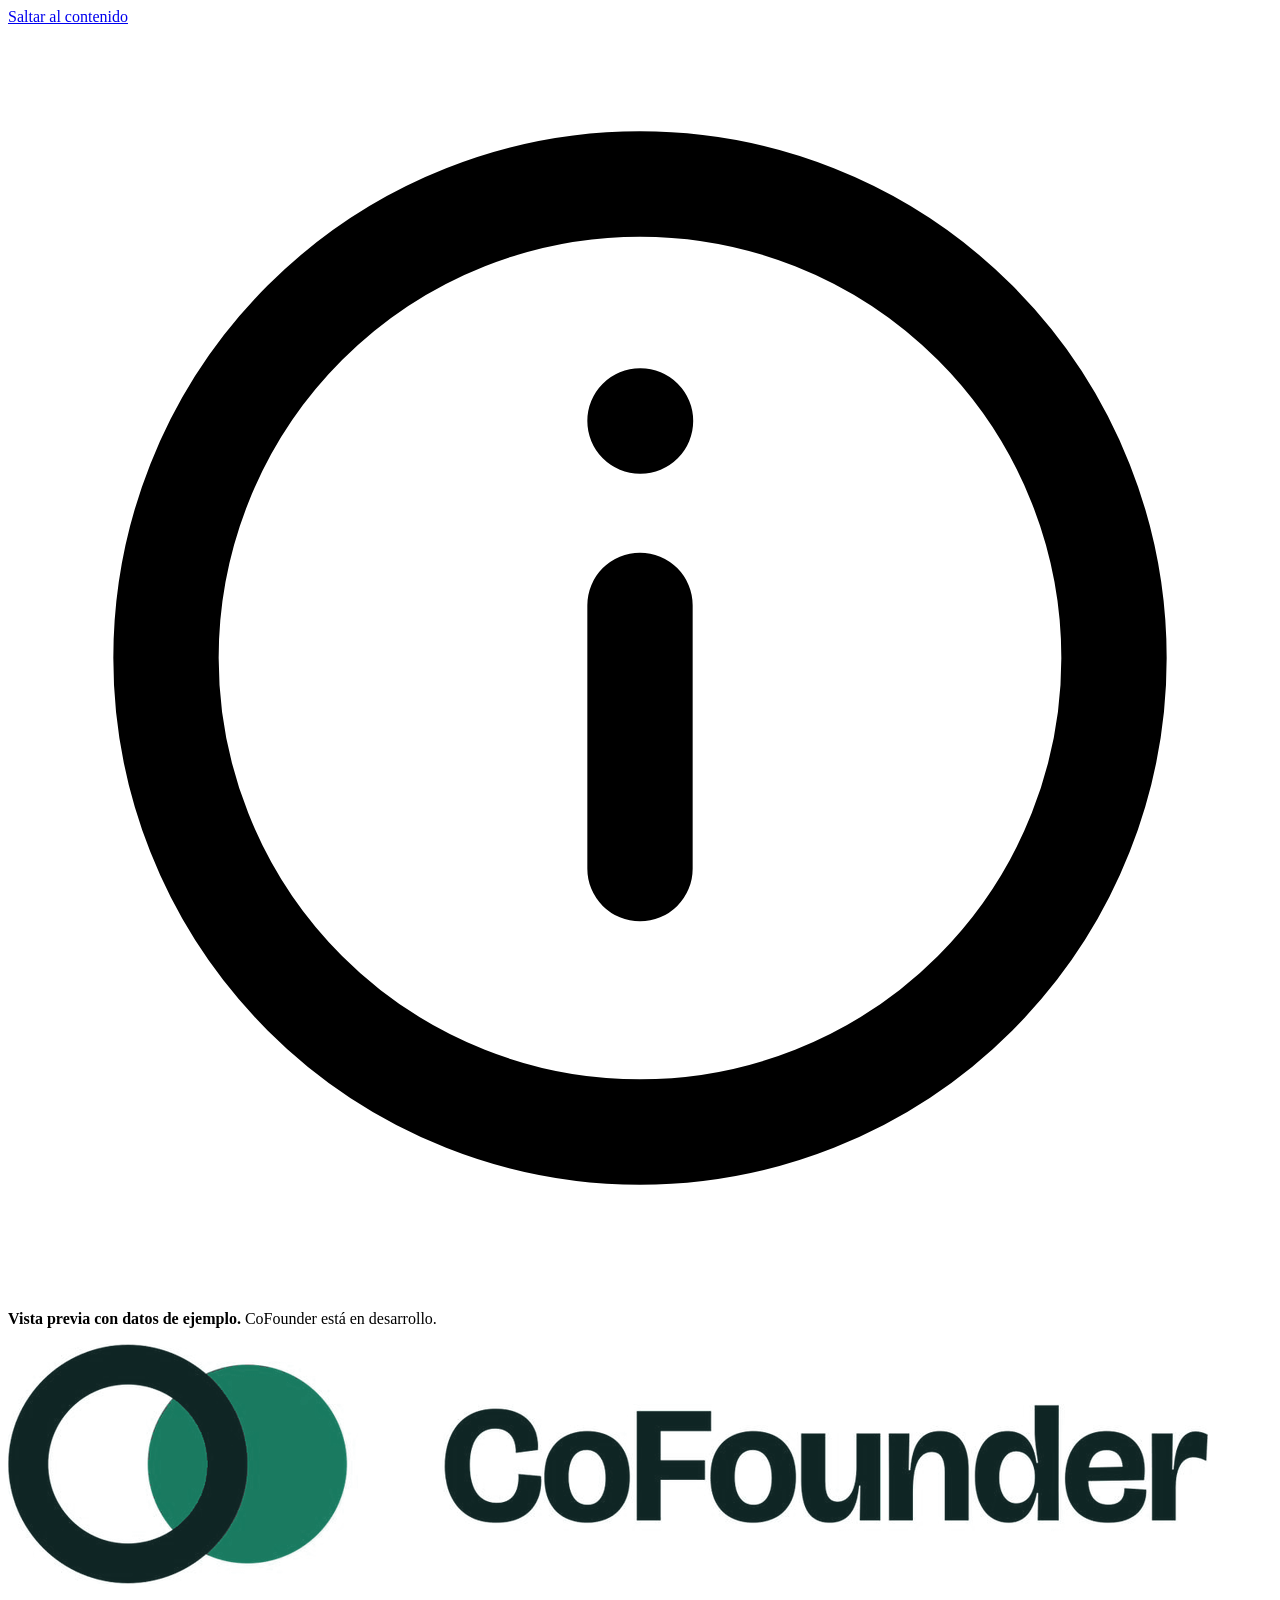
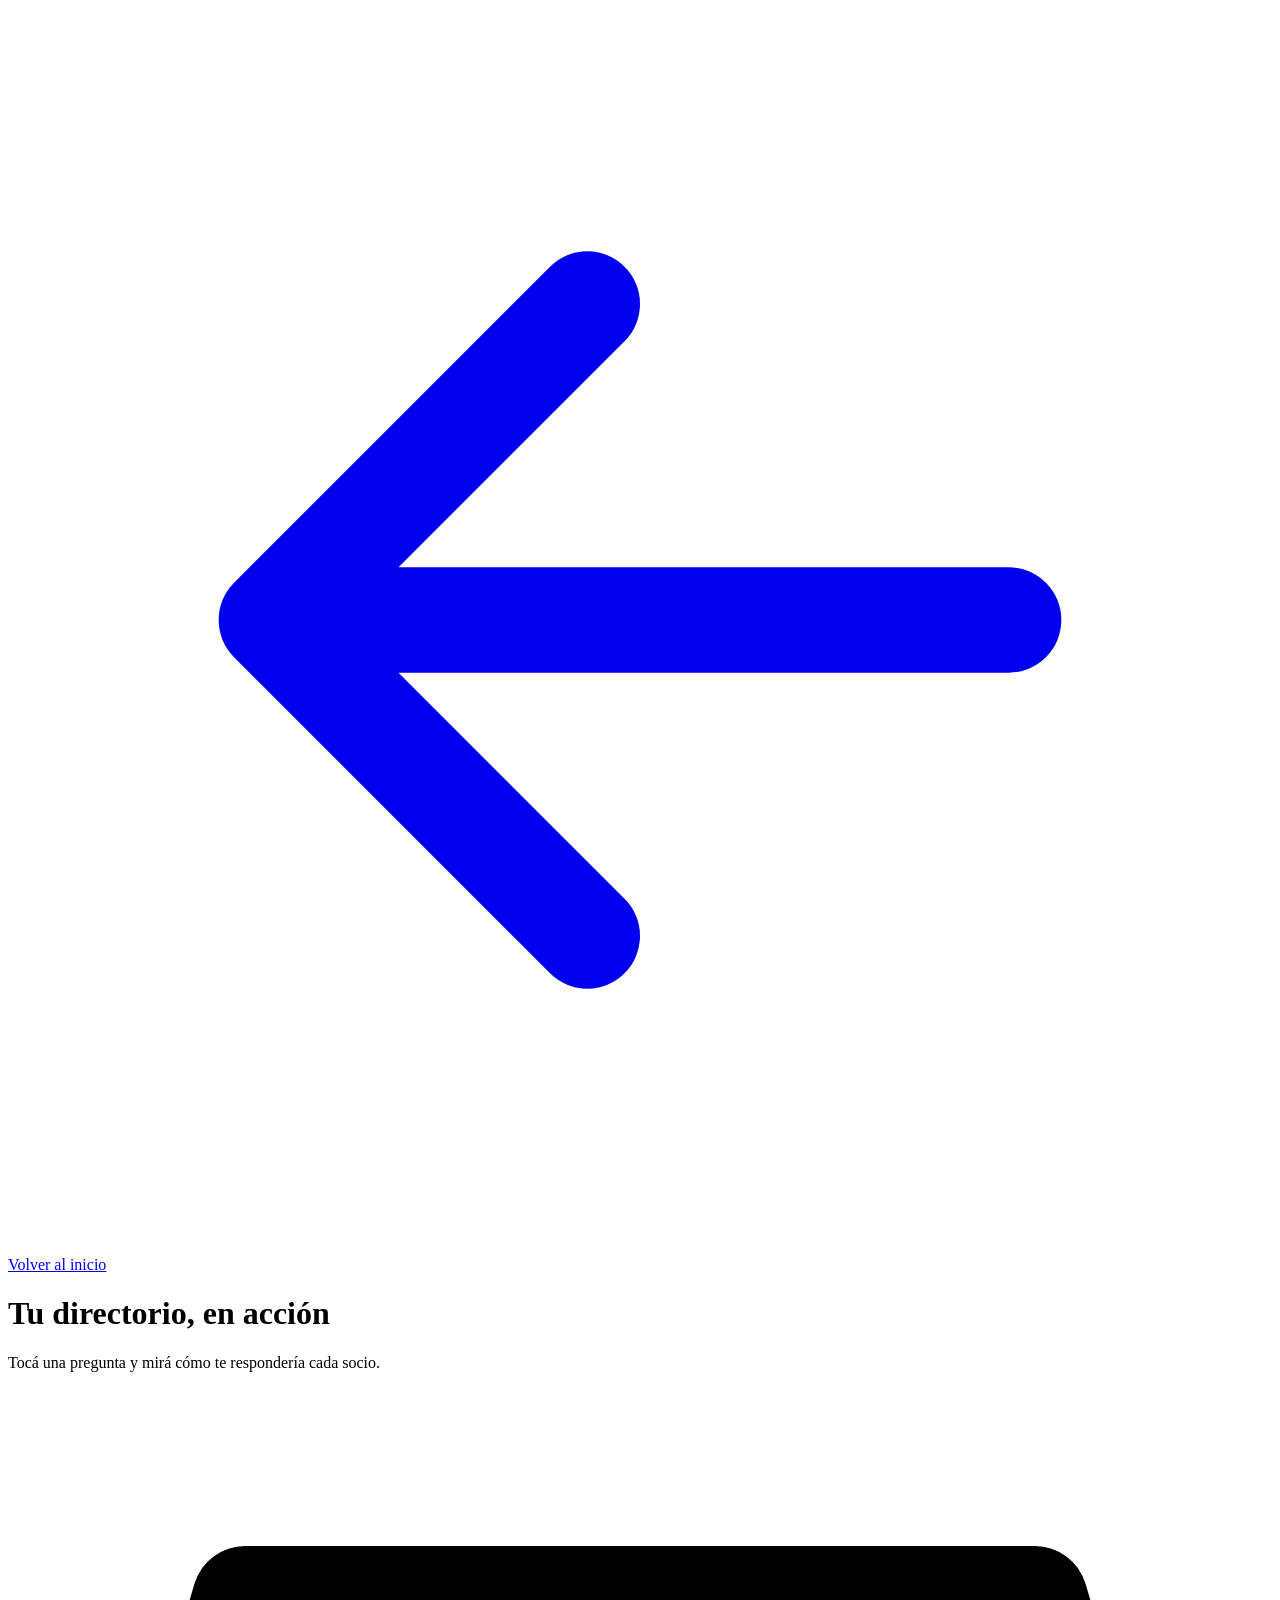
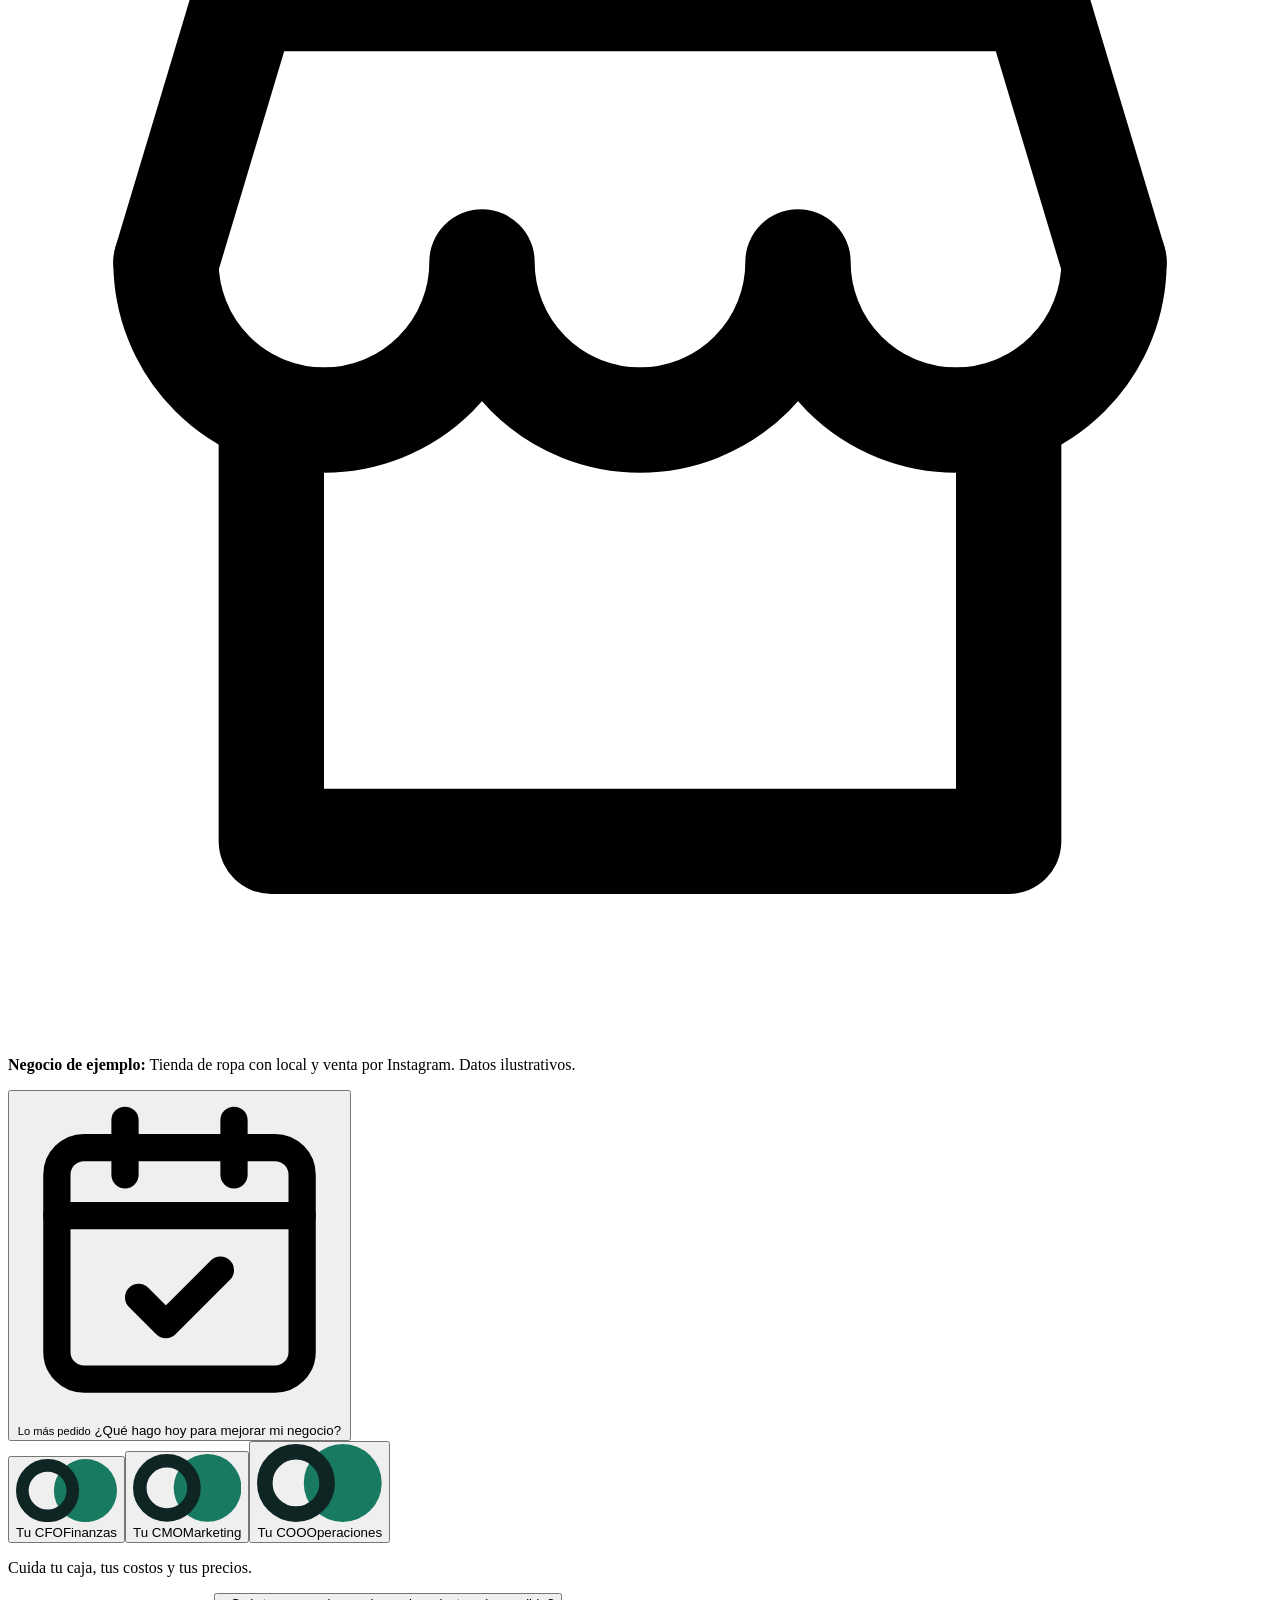
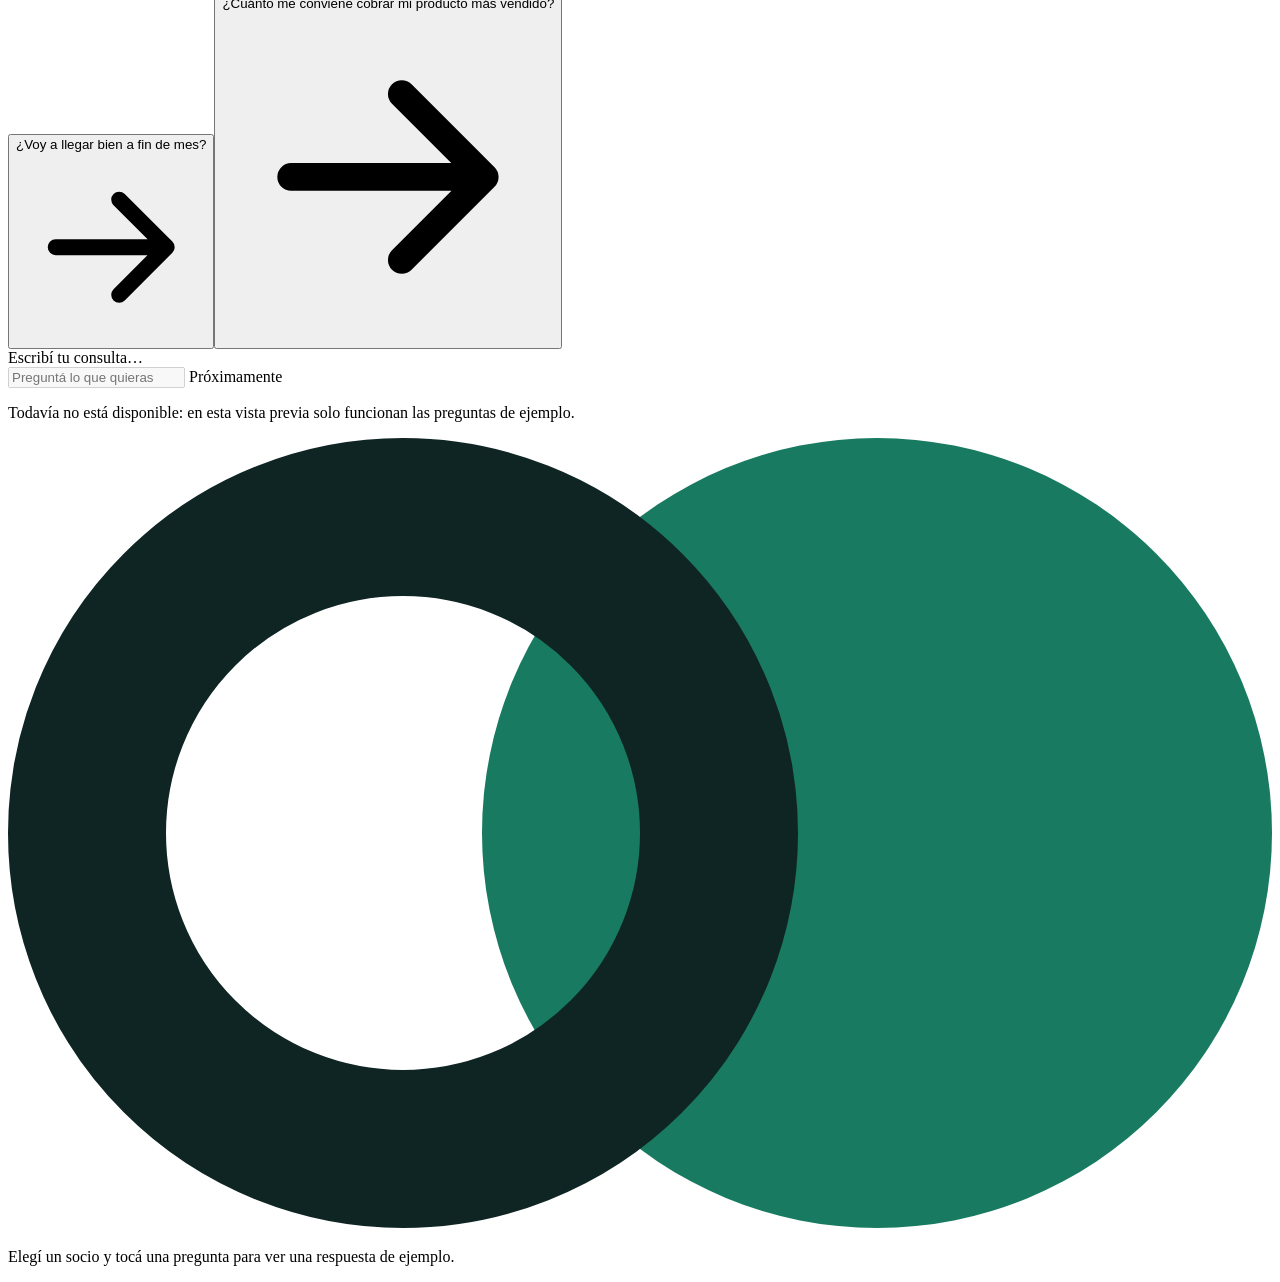
==== demo.html @ bf8e6e07 "Crea la demo simulada con respuestas de ejemplo de los tres socios Co-Authored-By: Claude Opus 5.5 <" ====
<!DOCTYPE html>
<html lang="es-AR">
<head>
  <meta charset="UTF-8">
  <meta name="viewport" content="width=device-width, initial-scale=1">
  <title>Demo · CoFounder</title>
  <meta name="description" content="Vista previa con datos de ejemplo: mirá cómo te responderían tu CFO, tu CMO y tu COO.">

  <meta property="og:type" content="website">
  <meta property="og:locale" content="es_AR">
  <meta property="og:site_name" content="CoFounder">
  <meta property="og:title" content="Demo · CoFounder">
  <meta property="og:description" content="Vista previa con datos de ejemplo de tu directorio virtual.">
  <meta property="og:url" content="https://cofounder.com.ar/demo.html">
  <meta property="og:image" content="https://cofounder.com.ar/Assets/avatar-verde-caja-1080.png">

  <link rel="icon" type="image/png" href="Assets/favicon-64.png">
  <link rel="apple-touch-icon" href="Assets/icono-app-192.png">
  <meta name="theme-color" content="#0F2524">

  <link rel="preconnect" href="https://fonts.googleapis.com">
  <link rel="preconnect" href="https://fonts.gstatic.com" crossorigin>
  <link href="https://fonts.googleapis.com/css2?family=Bricolage+Grotesque:opsz,wght@12..96,600;12..96,700&family=IBM+Plex+Mono:wght@400;500&family=Instrument+Sans:wght@400;500;600&display=swap" rel="stylesheet">

  <link rel="stylesheet" href="css/styles.css">
</head>
<body>
  <a class="saltar-al-contenido" href="#contenido">Saltar al contenido</a>

  <!-- Aviso permanente: esto es una simulación -->
  <div class="demo-aviso" role="note">
    <div class="contenedor">
      <svg viewBox="0 0 24 24" fill="none" stroke="currentColor" stroke-width="2" stroke-linecap="round" stroke-linejoin="round" aria-hidden="true"><circle cx="12" cy="12" r="9"/><path d="M12 11v5M12 7.5h.01"/></svg>
      <p><strong>Vista previa con datos de ejemplo.</strong> CoFounder está en desarrollo.</p>
    </div>
  </div>

  <header class="demo-encabezado">
    <div class="contenedor">
      <a href="index.html" aria-label="CoFounder, ir al inicio">
        <img src="Assets/logo-oscuro-para-fondos-claros-1200.png" alt="CoFounder" width="1200" height="240">
      </a>
      <a class="boton boton--secundario" href="index.html">
        <svg viewBox="0 0 24 24" fill="none" stroke="currentColor" stroke-width="2" stroke-linecap="round" stroke-linejoin="round" aria-hidden="true"><path d="M19 12H5M11 6l-6 6 6 6"/></svg>
        Volver al inicio
      </a>
    </div>
  </header>

  <main id="contenido" class="demo">
    <div class="contenedor">
      <h1 class="demo__titulo">Tu directorio, en acción</h1>
      <p class="seccion__bajada">Tocá una pregunta y mirá cómo te respondería cada socio.</p>
      <p class="demo__negocio">
        <svg viewBox="0 0 24 24" fill="none" stroke="currentColor" stroke-width="2" stroke-linecap="round" stroke-linejoin="round" aria-hidden="true"><path d="M3 9l1.5-5h15L21 9"/><path d="M3 9a3 3 0 0 0 6 0 3 3 0 0 0 6 0 3 3 0 0 0 6 0"/><path d="M5 12v8h14v-8"/></svg>
        <span><strong>Negocio de ejemplo:</strong> <span id="negocio-ejemplo">Tienda de ropa con local y venta por Instagram. Datos ilustrativos.</span></span>
      </p>

      <div class="demo__grilla">
        <!-- Columna izquierda: preguntas -->
        <div>
          <button class="plan-hoy" id="plan-hoy" type="button">
            <span class="plan-hoy__icono" aria-hidden="true">
              <svg viewBox="0 0 24 24" fill="none" stroke="currentColor" stroke-width="2" stroke-linecap="round" stroke-linejoin="round"><rect x="3" y="4" width="18" height="17" rx="2"/><path d="M3 9h18M8 2v4M16 2v4M9 15l2 2 4-4"/></svg>
            </span>
            <span>
              <small>Lo más pedido</small>
              ¿Qué hago hoy para mejorar mi negocio?
            </span>
          </button>

          <div class="pestanas" id="pestanas" role="tablist" aria-label="Elegí un socio"></div>
          <div class="panel-socio" id="panel-socio" role="tabpanel"></div>

          <div class="consulta-libre">
            <label for="consulta">Escribí tu consulta…</label>
            <div class="consulta-libre__fila">
              <input id="consulta" type="text" placeholder="Preguntá lo que quieras" disabled aria-describedby="consulta-ayuda">
              <span class="consulta-libre__pronto" aria-hidden="true">Próximamente</span>
            </div>
            <p id="consulta-ayuda" class="solo-lector">Todavía no está disponible: en esta vista previa solo funcionan las preguntas de ejemplo.</p>
          </div>
        </div>

        <!-- Columna derecha: conversación -->
        <section class="tarjeta conversacion" id="conversacion" aria-live="polite" aria-label="Conversación de ejemplo">
          <div class="conversacion__vacia">
            <svg viewBox="0 0 160 100" aria-hidden="true">
              <circle cx="110" cy="50" r="50" fill="#187A60"/>
              <circle cx="50" cy="50" r="40" fill="none" stroke="#0F2524" stroke-width="20"/>
            </svg>
            <p>Elegí un socio y tocá una pregunta para ver una respuesta de ejemplo.</p>
          </div>
        </section>
      </div>

      <!-- Cierre: aparece cuando ya probaste a los tres socios -->
      <section class="cierre-demo" id="cierre-demo" hidden aria-labelledby="titulo-cierre">
        <div class="banner">
          <svg class="banner__simbolo" viewBox="0 0 170 110" aria-hidden="true">
            <circle cx="52" cy="55" r="40" fill="none" stroke="#F5F2EA" stroke-width="18" opacity="0.08"/>
            <circle cx="112" cy="55" r="50" fill="#5FD3A8" opacity="0.12"/>
          </svg>
          <div class="banner__contenido">
            <p class="etiqueta">Ya conociste a tu directorio</p>
            <h2 class="banner__titulo" id="titulo-cierre">¿Qué te pareció?</h2>
            <p class="banner__nota">Estamos desarrollando CoFounder y tu opinión nos ayuda a hacerlo mejor. Contanos de tu negocio y te avisamos cuando puedas probarlo con tus propios datos.</p>
            <div class="banner__botones">
              <a class="boton boton--brote" data-formulario href="https://forms.gle/L3hx7siAAM2UK2jy5" target="_blank" rel="noopener">
                Queremos escucharte
                <svg viewBox="0 0 24 24" fill="none" stroke="currentColor" stroke-width="2" stroke-linecap="round" stroke-linejoin="round" aria-hidden="true"><path d="M7 17L17 7M9 7h8v8"/></svg>
                <span class="solo-lector">(se abre en una pestaña nueva)</span>
              </a>
              <a class="boton boton--claro" href="index.html">Volver al inicio</a>
            </div>
          </div>
        </div>
      </section>
    </div>
  </main>

  <script src="js/config.js"></script>
  <script src="js/demo.js"></script>
</body>
</html>
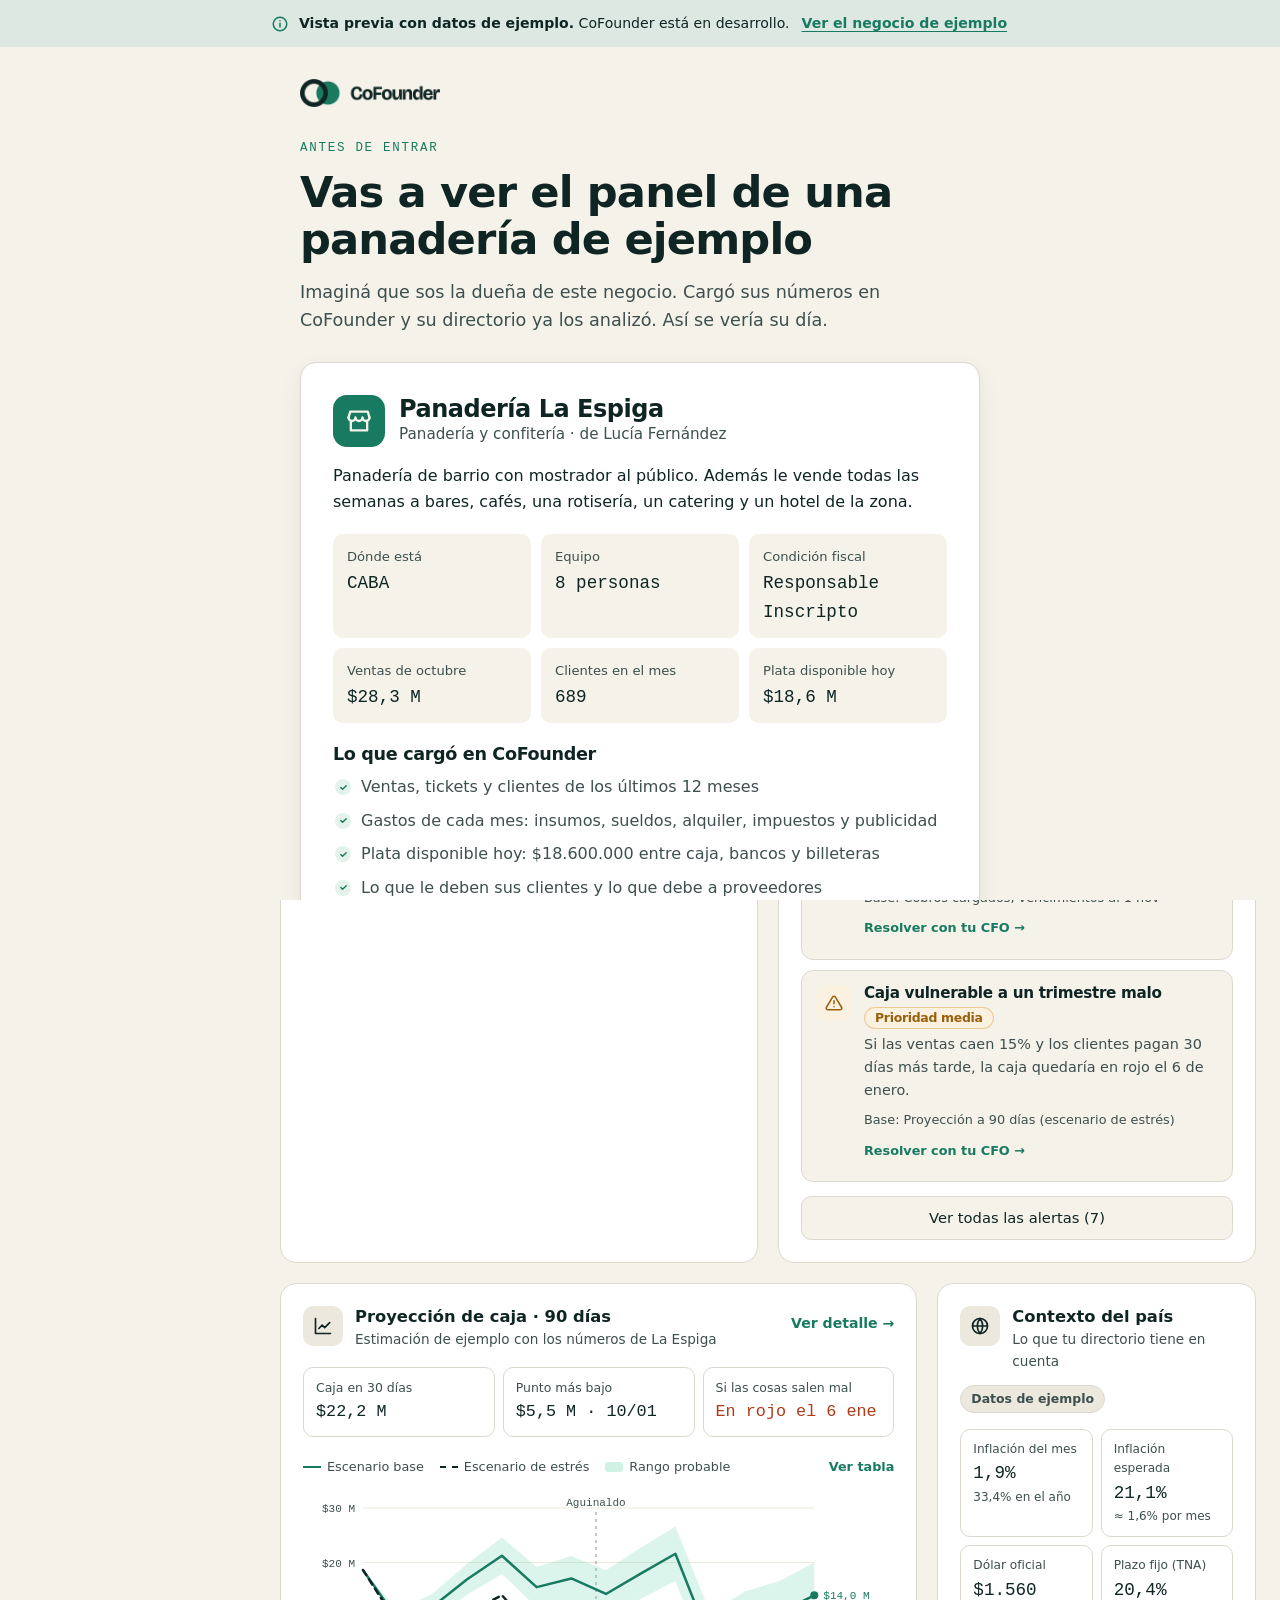
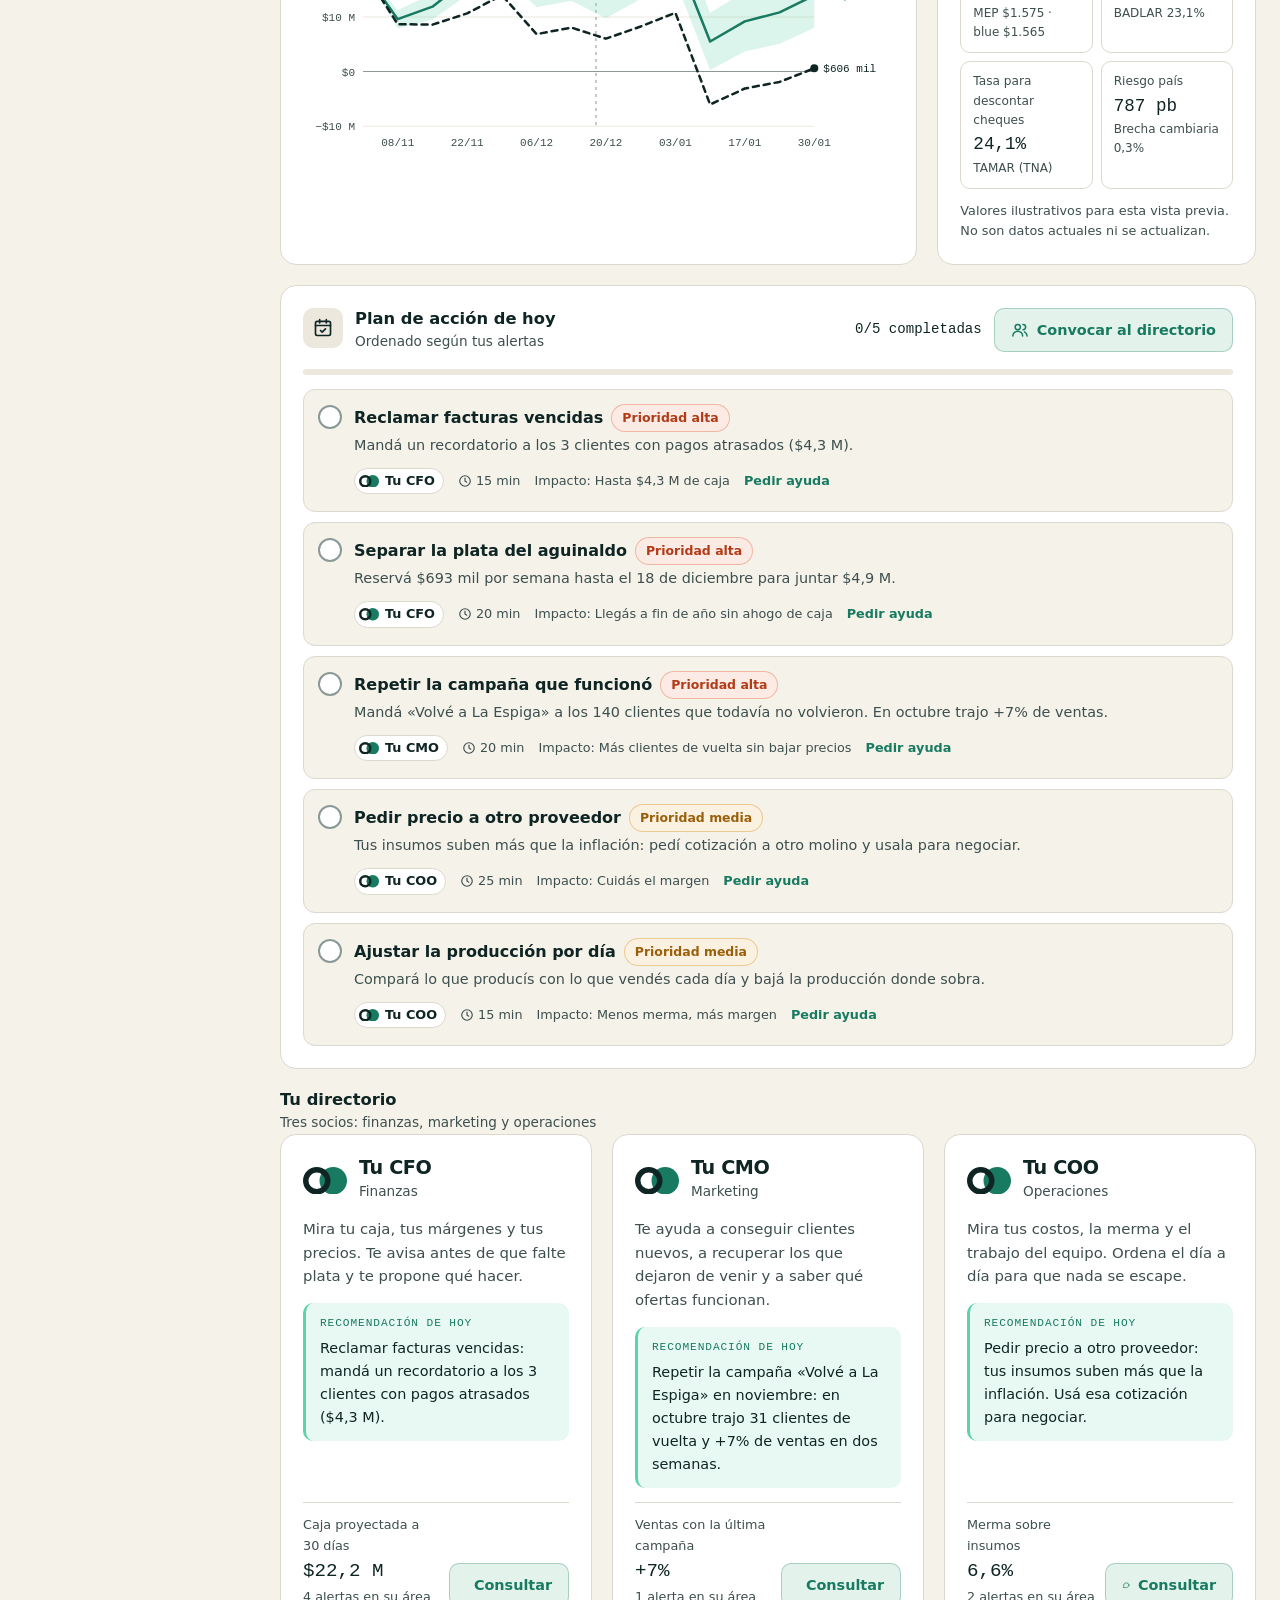
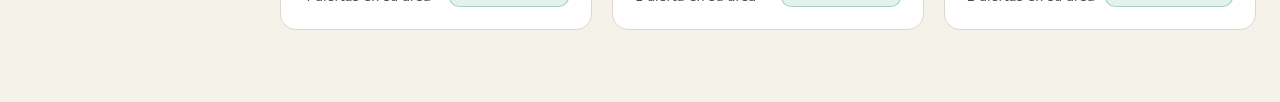
==== commit 38f5add4: "Rehace la demo con el panel de la panadería de ejemplo - Pantalla de bienvenida que presenta a Panad" ====
--- a/demo.html
+++ b/demo.html
@@ -4,7 +4,7 @@
   <meta charset="UTF-8">
   <meta name="viewport" content="width=device-width, initial-scale=1">
   <title>Demo · CoFounder</title>
-  <meta name="description" content="Vista previa con datos de ejemplo: mirá cómo te responderían tu CFO, tu CMO y tu COO.">
+  <meta name="description" content="Vista previa con datos de ejemplo: recorré el panel de una panadería y mirá cómo te ayudarían tu CFO, tu CMO y tu COO.">
 
   <meta property="og:type" content="website">
   <meta property="og:locale" content="es_AR">
@@ -22,104 +22,471 @@
   <link rel="preconnect" href="https://fonts.gstatic.com" crossorigin>
   <link href="https://fonts.googleapis.com/css2?family=Bricolage+Grotesque:opsz,wght@12..96,600;12..96,700&family=IBM+Plex+Mono:wght@400;500&family=Instrument+Sans:wght@400;500;600&display=swap" rel="stylesheet">
 
-  <link rel="stylesheet" href="css/styles.css">
+  <link rel="stylesheet" href="css/styles.css?v=10">
+  <link rel="stylesheet" href="css/demo.css?v=10">
 </head>
-<body>
+<body class="demo-app">
   <a class="saltar-al-contenido" href="#contenido">Saltar al contenido</a>
 
-  <!-- Aviso permanente: esto es una simulación -->
-  <div class="demo-aviso" role="note">
-    <div class="contenedor">
-      <svg viewBox="0 0 24 24" fill="none" stroke="currentColor" stroke-width="2" stroke-linecap="round" stroke-linejoin="round" aria-hidden="true"><circle cx="12" cy="12" r="9"/><path d="M12 11v5M12 7.5h.01"/></svg>
-      <p><strong>Vista previa con datos de ejemplo.</strong> CoFounder está en desarrollo.</p>
+  <!-- Aviso permanente: esto es una simulación (no se puede cerrar) -->
+  <div class="aviso" role="note">
+    <svg viewBox="0 0 24 24" fill="none" stroke="currentColor" stroke-width="2" stroke-linecap="round" stroke-linejoin="round" aria-hidden="true"><circle cx="12" cy="12" r="9"/><path d="M12 11v5M12 7.5h.01"/></svg>
+    <p><strong>Vista previa con datos de ejemplo.</strong> CoFounder está en desarrollo.</p>
+    <button class="aviso__link" type="button" data-abrir-bienvenida>Ver el negocio de ejemplo</button>
+  </div>
+
+  <!-- =============== BIENVENIDA: contexto del negocio de ejemplo =============== -->
+  <div class="bienvenida" id="bienvenida" role="dialog" aria-modal="true" aria-labelledby="bienvenida-titulo" hidden>
+    <div class="bienvenida__caja">
+      <img class="bienvenida__logo" src="Assets/logo-oscuro-para-fondos-claros-1200.png" alt="CoFounder" width="1200" height="240">
+
+      <p class="etiqueta">Antes de entrar</p>
+      <h1 class="bienvenida__titulo" id="bienvenida-titulo">Vas a ver el panel de una panadería de ejemplo</h1>
+      <p class="bienvenida__bajada">Imaginá que sos la dueña de este negocio. Cargó sus números en CoFounder y su directorio ya los analizó. Así se vería su día.</p>
+
+      <div class="ficha">
+        <div class="ficha__cabecera">
+          <span class="ficha__icono" aria-hidden="true">
+            <svg viewBox="0 0 24 24" fill="none" stroke="currentColor" stroke-width="2" stroke-linecap="round" stroke-linejoin="round"><path d="M3 9l1.5-5h15L21 9"/><path d="M3 9a3 3 0 0 0 6 0 3 3 0 0 0 6 0 3 3 0 0 0 6 0"/><path d="M5 12v8h14v-8"/></svg>
+          </span>
+          <div>
+            <h2 class="ficha__nombre" id="bv-nombre"></h2>
+            <p class="ficha__sub" id="bv-sub"></p>
+          </div>
+        </div>
+        <p class="ficha__descripcion" id="bv-descripcion"></p>
+
+        <dl class="ficha__datos" id="bv-datos"></dl>
+
+        <div class="ficha__bloque">
+          <h3>Lo que cargó en CoFounder</h3>
+          <ul class="ficha__lista" id="bv-cargo"></ul>
+        </div>
+
+        <blockquote class="ficha__cita">
+          <span class="ficha__cita-titulo">Lo que más le preocupa</span>
+          <span id="bv-preocupacion"></span>
+        </blockquote>
+      </div>
+
+      <p class="bienvenida__aviso">
+        <svg viewBox="0 0 24 24" fill="none" stroke="currentColor" stroke-width="2" stroke-linecap="round" stroke-linejoin="round" aria-hidden="true"><circle cx="12" cy="12" r="9"/><path d="M12 11v5M12 7.5h.01"/></svg>
+        <span>Todos los datos son <strong>ficticios</strong>. Las respuestas de los socios están escritas de antemano: esta vista previa no usa inteligencia artificial.</span>
+      </p>
+
+      <div class="bienvenida__botones">
+        <button class="boton boton--principal" type="button" id="bv-entrar">
+          Entrar al panel
+          <svg viewBox="0 0 24 24" fill="none" stroke="currentColor" stroke-width="2" stroke-linecap="round" stroke-linejoin="round" aria-hidden="true"><path d="M5 12h14M13 6l6 6-6 6"/></svg>
+        </button>
+        <a class="boton boton--texto" href="index.html">Volver al inicio</a>
+      </div>
     </div>
   </div>
 
-  <header class="demo-encabezado">
-    <div class="contenedor">
-      <a href="index.html" aria-label="CoFounder, ir al inicio">
-        <img src="Assets/logo-oscuro-para-fondos-claros-1200.png" alt="CoFounder" width="1200" height="240">
-      </a>
-      <a class="boton boton--secundario" href="index.html">
-        <svg viewBox="0 0 24 24" fill="none" stroke="currentColor" stroke-width="2" stroke-linecap="round" stroke-linejoin="round" aria-hidden="true"><path d="M19 12H5M11 6l-6 6 6 6"/></svg>
-        Volver al inicio
-      </a>
+  <!-- ============================ APLICACIÓN ============================ -->
+  <div class="app">
+    <!-- Menú lateral (en el celular se abre con el botón ☰) -->
+    <aside class="lateral" id="lateral" aria-label="Menú de la demo">
+      <div class="lateral__marca">
+        <a href="index.html" aria-label="CoFounder, volver al inicio">
+          <img src="Assets/logo-claro-para-fondos-oscuros-1200.png" alt="CoFounder" width="1200" height="240">
+        </a>
+        <span>Tu socio virtual.</span>
+        <button class="lateral__cerrar" type="button" id="cerrar-menu" aria-label="Cerrar menú">
+          <svg viewBox="0 0 24 24" fill="none" stroke="currentColor" stroke-width="2" stroke-linecap="round" stroke-linejoin="round" aria-hidden="true"><path d="M6 6l12 12M18 6L6 18"/></svg>
+        </button>
+      </div>
+
+      <nav class="lateral__nav">
+        <p class="lateral__grupo">General</p>
+        <ul>
+          <li><a href="#panel" data-ir="panel">
+            <svg viewBox="0 0 24 24" fill="none" stroke="currentColor" stroke-width="2" stroke-linecap="round" stroke-linejoin="round" aria-hidden="true"><rect x="3" y="3" width="7" height="7" rx="1.5"/><rect x="14" y="3" width="7" height="7" rx="1.5"/><rect x="3" y="14" width="7" height="7" rx="1.5"/><rect x="14" y="14" width="7" height="7" rx="1.5"/></svg>
+            Panel</a></li>
+          <li><a href="#finanzas" data-ir="finanzas">
+            <svg viewBox="0 0 24 24" fill="none" stroke="currentColor" stroke-width="2" stroke-linecap="round" stroke-linejoin="round" aria-hidden="true"><path d="M3 3v18h18"/><path d="M7 15l4-4 3 3 6-6"/></svg>
+            Finanzas</a></li>
+          <li><a href="#marketing" data-ir="marketing">
+            <svg viewBox="0 0 24 24" fill="none" stroke="currentColor" stroke-width="2" stroke-linecap="round" stroke-linejoin="round" aria-hidden="true"><path d="M3 11l15-6v14L3 13z"/><path d="M8 13v5a2 2 0 0 0 4 0v-4"/></svg>
+            Marketing</a></li>
+          <li><a href="#operaciones" data-ir="operaciones">
+            <svg viewBox="0 0 24 24" fill="none" stroke="currentColor" stroke-width="2" stroke-linecap="round" stroke-linejoin="round" aria-hidden="true"><path d="M21 8l-9-5-9 5 9 5 9-5z"/><path d="M3 8v8l9 5 9-5V8"/><path d="M12 13v8"/></svg>
+            Operaciones</a></li>
+          <li><a href="#alertas" data-ir="alertas">
+            <svg viewBox="0 0 24 24" fill="none" stroke="currentColor" stroke-width="2" stroke-linecap="round" stroke-linejoin="round" aria-hidden="true"><path d="M10.3 3.9L1.8 18a2 2 0 0 0 1.7 3h17a2 2 0 0 0 1.7-3L13.7 3.9a2 2 0 0 0-3.4 0z"/><path d="M12 9v4M12 17h.01"/></svg>
+            Alertas <span class="lateral__contador" id="contador-alertas"></span></a></li>
+        </ul>
+
+        <p class="lateral__grupo">Tu directorio</p>
+        <ul>
+          <li><button type="button" data-abrir-chat="cfo">
+            <svg viewBox="0 0 160 100" aria-hidden="true"><circle cx="110" cy="50" r="50" fill="#187A60"/><circle cx="50" cy="50" r="40" fill="none" stroke="#F5F2EA" stroke-width="20"/></svg>
+            Hablar con tus socios</button></li>
+          <li><button type="button" data-abrir-bienvenida>
+            <svg viewBox="0 0 24 24" fill="none" stroke="currentColor" stroke-width="2" stroke-linecap="round" stroke-linejoin="round" aria-hidden="true"><path d="M3 9l1.5-5h15L21 9"/><path d="M3 9a3 3 0 0 0 6 0 3 3 0 0 0 6 0 3 3 0 0 0 6 0"/><path d="M5 12v8h14v-8"/></svg>
+            Ver el negocio de ejemplo</button></li>
+        </ul>
+      </nav>
+
+      <div class="lateral__pie">
+        <div class="lateral__tarjeta">
+          <strong>¿Te gustaría esto con tus números?</strong>
+          <p>Estamos desarrollando CoFounder. Contanos de tu negocio.</p>
+          <a class="boton boton--brote" data-formulario href="https://forms.gle/L3hx7siAAM2UK2jy5" target="_blank" rel="noopener">
+            Queremos escucharte
+            <span class="solo-lector">(se abre en una pestaña nueva)</span>
+          </a>
+        </div>
+        <a class="lateral__volver" href="index.html">
+          <svg viewBox="0 0 24 24" fill="none" stroke="currentColor" stroke-width="2" stroke-linecap="round" stroke-linejoin="round" aria-hidden="true"><path d="M19 12H5M11 6l-6 6 6 6"/></svg>
+          Volver al inicio
+        </a>
+      </div>
+    </aside>
+
+    <div class="app__cuerpo">
+      <!-- Barra de arriba -->
+      <header class="barra">
+        <button class="barra__menu" type="button" id="abrir-menu" aria-label="Abrir menú" aria-controls="lateral" aria-expanded="false">
+          <svg viewBox="0 0 24 24" fill="none" stroke="currentColor" stroke-width="2" stroke-linecap="round" stroke-linejoin="round" aria-hidden="true"><path d="M4 6h16M4 12h16M4 18h16"/></svg>
+        </button>
+        <div class="barra__saludo">
+          <strong id="saludo"></strong>
+          <span id="saludo-sub"></span>
+        </div>
+        <button class="barra__buscar" type="button" data-abrir-chat="cfo">
+          <svg class="barra__chispa" viewBox="0 0 24 24" fill="none" stroke="currentColor" stroke-width="2" stroke-linecap="round" stroke-linejoin="round" aria-hidden="true"><path d="M12 3l1.8 4.7L18.5 9.5l-4.7 1.8L12 16l-1.8-4.7L5.5 9.5l4.7-1.8z"/><path d="M19 15l.8 2.2L22 18l-2.2.8L19 21l-.8-2.2L16 18l2.2-.8z"/></svg>
+          <span>Preguntale a tu directorio…</span>
+        </button>
+        <div class="barra__usuario">
+          <span class="barra__nombre"><strong id="barra-duena"></strong><span id="barra-negocio"></span></span>
+          <span class="barra__avatar" id="barra-iniciales" aria-hidden="true"></span>
+        </div>
+      </header>
+
+      <main id="contenido" class="contenido" tabindex="-1">
+        <!-- ======================= PANEL ======================= -->
+        <section class="vista" data-vista="panel" aria-labelledby="titulo-panel">
+          <h1 class="solo-lector" id="titulo-panel">Panel</h1>
+          <div class="grilla grilla--kpi" id="kpis"></div>
+
+          <!-- Lo que funcionó: resultado de la campaña del CMO -->
+          <a class="logro" href="#marketing">
+            <span class="logro__icono" aria-hidden="true"><svg viewBox="0 0 24 24" fill="none" stroke="currentColor" stroke-width="2" stroke-linecap="round" stroke-linejoin="round"><path d="M3 17l6-6 4 4 8-8"/><path d="M15 7h6v6"/></svg></span>
+            <span class="logro__texto">
+              <small>Lo que funcionó · resultado de ejemplo</small>
+              <strong id="logro-titulo"></strong>
+              <span id="logro-detalle"></span>
+            </span>
+            <span class="logro__ver">Ver campaña →</span>
+          </a>
+
+          <div class="grilla grilla--2">
+            <section class="caja" aria-labelledby="t-salud">
+              <div class="caja__cabecera">
+                <div>
+                  <h2 class="caja__titulo" id="t-salud">Salud del negocio</h2>
+                  <p class="caja__sub">Evaluación general de tu negocio</p>
+                </div>
+                <span class="chip chip--riesgo" id="salud-variacion"></span>
+              </div>
+              <div id="salud"></div>
+            </section>
+
+            <section class="caja" aria-labelledby="t-alertas-resumen">
+              <div class="caja__cabecera">
+                <div class="caja__con-icono">
+                  <span class="icono-caja" aria-hidden="true"><svg viewBox="0 0 24 24" fill="none" stroke="currentColor" stroke-width="2" stroke-linecap="round" stroke-linejoin="round"><path d="M10.3 3.9L1.8 18a2 2 0 0 0 1.7 3h17a2 2 0 0 0 1.7-3L13.7 3.9a2 2 0 0 0-3.4 0z"/><path d="M12 9v4M12 17h.01"/></svg></span>
+                  <div>
+                    <h2 class="caja__titulo" id="t-alertas-resumen">Alertas de riesgo</h2>
+                    <p class="caja__sub" id="alertas-cuenta"></p>
+                  </div>
+                </div>
+              </div>
+              <div class="alertas" id="alertas-resumen"></div>
+              <a class="boton-gris" href="#alertas" data-ir="alertas" id="ver-alertas"></a>
+            </section>
+          </div>
+
+          <div class="grilla grilla--proy">
+            <section class="caja" aria-labelledby="t-proy-panel">
+              <div class="caja__cabecera">
+                <div class="caja__con-icono">
+                  <span class="icono-caja" aria-hidden="true"><svg viewBox="0 0 24 24" fill="none" stroke="currentColor" stroke-width="2" stroke-linecap="round" stroke-linejoin="round"><path d="M3 3v18h18"/><path d="M7 15l4-4 3 3 6-6"/></svg></span>
+                  <div>
+                    <h2 class="caja__titulo" id="t-proy-panel">Proyección de caja · 90 días</h2>
+                    <p class="caja__sub">Estimación de ejemplo con los números de La Espiga</p>
+                  </div>
+                </div>
+                <a class="link-verde" href="#finanzas" data-ir="finanzas">Ver detalle →</a>
+              </div>
+              <div data-proyeccion></div>
+            </section>
+
+            <section class="caja" aria-labelledby="t-macro">
+              <div class="caja__cabecera caja__cabecera--envuelve">
+                <div class="caja__con-icono">
+                  <span class="icono-caja" aria-hidden="true"><svg viewBox="0 0 24 24" fill="none" stroke="currentColor" stroke-width="2" stroke-linecap="round" stroke-linejoin="round"><circle cx="12" cy="12" r="9"/><path d="M3 12h18M12 3a14 14 0 0 1 0 18M12 3a14 14 0 0 0 0 18"/></svg></span>
+                  <div>
+                    <h2 class="caja__titulo" id="t-macro">Contexto del país</h2>
+                    <p class="caja__sub">Lo que tu directorio tiene en cuenta</p>
+                  </div>
+                </div>
+                <span class="chip chip--neutro">Datos de ejemplo</span>
+              </div>
+              <div class="macro" id="macro"></div>
+              <p class="nota">Valores ilustrativos para esta vista previa. No son datos actuales ni se actualizan.</p>
+            </section>
+          </div>
+
+          <section class="caja" aria-labelledby="t-plan">
+            <div class="caja__cabecera caja__cabecera--envuelve">
+              <div class="caja__con-icono">
+                <span class="icono-caja" aria-hidden="true"><svg viewBox="0 0 24 24" fill="none" stroke="currentColor" stroke-width="2" stroke-linecap="round" stroke-linejoin="round"><rect x="3" y="4" width="18" height="17" rx="2"/><path d="M3 9h18M8 2v4M16 2v4M9 15l2 2 4-4"/></svg></span>
+                <div>
+                  <h2 class="caja__titulo" id="t-plan">Plan de acción de hoy</h2>
+                  <p class="caja__sub">Ordenado según tus alertas</p>
+                </div>
+              </div>
+              <div class="plan__acciones">
+                <span class="plan__progreso" id="plan-progreso" aria-live="polite"></span>
+                <button class="boton-chico" type="button" data-consulta="coo-hoy">
+                  <svg viewBox="0 0 24 24" fill="none" stroke="currentColor" stroke-width="2" stroke-linecap="round" stroke-linejoin="round" aria-hidden="true"><circle cx="9" cy="8" r="3.5"/><path d="M2.5 20a6.5 6.5 0 0 1 13 0"/><path d="M16 4.5a3.5 3.5 0 0 1 0 7M18 14.5a6.5 6.5 0 0 1 3.5 5.5"/></svg>
+                  Convocar al directorio
+                </button>
+              </div>
+            </div>
+            <div class="plan__barra" aria-hidden="true"><span id="plan-barra"></span></div>
+            <ul class="plan" id="plan"></ul>
+          </section>
+
+          <section aria-labelledby="t-socios">
+            <div class="seccion-cabecera">
+              <div>
+                <h2 class="caja__titulo" id="t-socios">Tu directorio</h2>
+                <p class="caja__sub">Tres socios: finanzas, marketing y operaciones</p>
+              </div>
+            </div>
+            <div class="grilla grilla--3" id="socios-tarjetas"></div>
+          </section>
+        </section>
+
+        <!-- ======================= FINANZAS ======================= -->
+        <section class="vista" data-vista="finanzas" aria-labelledby="titulo-finanzas" hidden>
+          <div class="vista__cabecera">
+            <div>
+              <h1 class="vista__titulo" id="titulo-finanzas">Finanzas</h1>
+              <p class="caja__sub">Caja, márgenes y proyección · a cargo de tu CFO</p>
+            </div>
+            <button class="boton-chico" type="button" data-abrir-chat="cfo">Consultar a tu CFO</button>
+          </div>
+          <div class="grilla grilla--kpi" data-indicadores="finanzas"></div>
+
+          <section class="caja" aria-labelledby="t-proy">
+            <div class="caja__cabecera">
+              <div class="caja__con-icono">
+                <span class="icono-caja" aria-hidden="true"><svg viewBox="0 0 24 24" fill="none" stroke="currentColor" stroke-width="2" stroke-linecap="round" stroke-linejoin="round"><path d="M3 3v18h18"/><path d="M7 15l4-4 3 3 6-6"/></svg></span>
+                <div>
+                  <h2 class="caja__titulo" id="t-proy">Proyección de caja · próximos 90 días</h2>
+                  <p class="caja__sub">Saldo esperado semana a semana, con el calendario de pagos</p>
+                </div>
+              </div>
+            </div>
+            <div data-proyeccion></div>
+            <details class="como-se-calcula">
+              <summary>¿Cómo se calcula esta proyección?</summary>
+              <p>Parte de la plata que hay hoy y suma lo que se espera vender cada semana según los meses anteriores. Le resta los pagos ya conocidos: sueldos, alquiler, impuestos, proveedores y el aguinaldo. El <strong>escenario de estrés</strong> muestra qué pasaría si las ventas cayeran 15% y los clientes pagaran 30 días más tarde. Es una estimación: en esta vista previa, con datos de ejemplo.</p>
+            </details>
+          </section>
+
+          <div class="grilla grilla--2">
+            <section class="caja" aria-labelledby="t-ing-egr">
+              <div class="caja__cabecera">
+                <div>
+                  <h2 class="caja__titulo" id="t-ing-egr">Ingresos y egresos</h2>
+                  <p class="caja__sub">Últimos 12 meses, en pesos de cada mes</p>
+                </div>
+              </div>
+              <div id="grafico-ing-egr"></div>
+            </section>
+
+            <section class="caja" aria-labelledby="t-calendario">
+              <div class="caja__cabecera">
+                <div>
+                  <h2 class="caja__titulo" id="t-calendario">Calendario de pagos y cobros</h2>
+                  <p class="caja__sub">Movimientos grandes de los próximos 90 días</p>
+                </div>
+              </div>
+              <ul class="calendario" id="calendario"></ul>
+            </section>
+          </div>
+
+          <div class="grilla grilla--2">
+            <section class="caja" aria-labelledby="t-cobros">
+              <h2 class="caja__titulo" id="t-cobros">Lo que te deben</h2>
+              <p class="caja__sub">Cuentas por cobrar a clientes</p>
+              <ul class="cuentas" id="cobros"></ul>
+            </section>
+            <section class="caja" aria-labelledby="t-pagos">
+              <h2 class="caja__titulo" id="t-pagos">Lo que debés</h2>
+              <p class="caja__sub">Cuentas por pagar a proveedores</p>
+              <ul class="cuentas" id="pagos"></ul>
+            </section>
+          </div>
+
+          <div data-componentes="finanzas"></div>
+        </section>
+
+        <!-- ======================= MARKETING ======================= -->
+        <section class="vista" data-vista="marketing" aria-labelledby="titulo-marketing" hidden>
+          <div class="vista__cabecera">
+            <div>
+              <h1 class="vista__titulo" id="titulo-marketing">Marketing y ventas</h1>
+              <p class="caja__sub">Ventas, clientes y cómo conseguir más · a cargo de tu CMO</p>
+            </div>
+            <button class="boton-chico" type="button" data-abrir-chat="cmo">Consultar a tu CMO</button>
+          </div>
+          <div class="grilla grilla--kpi" data-indicadores="marketing"></div>
+
+          <!-- Resultados de la última campaña propuesta por tu CMO -->
+          <section class="caja campania" aria-labelledby="t-campania">
+            <div class="caja__cabecera caja__cabecera--envuelve">
+              <div class="caja__con-icono">
+                <span class="icono-caja icono-caja--verde" aria-hidden="true"><svg viewBox="0 0 24 24" fill="none" stroke="currentColor" stroke-width="2" stroke-linecap="round" stroke-linejoin="round"><path d="M3 17l6-6 4 4 8-8"/><path d="M15 7h6v6"/></svg></span>
+                <div>
+                  <h2 class="caja__titulo" id="t-campania">Resultados de la última campaña</h2>
+                  <p class="caja__sub" id="campania-sub"></p>
+                </div>
+              </div>
+              <span class="chip chip--neutro">Resultado de ejemplo</span>
+            </div>
+            <p class="campania__que" id="campania-que"></p>
+            <div class="campania__resultados" id="campania-resultados"></div>
+            <div id="grafico-campania"></div>
+            <div class="campania__pie">
+              <button class="boton-chico" type="button" data-consulta="cmo-campania">¿Cómo la repito en noviembre?</button>
+            </div>
+          </section>
+
+          <section class="caja" aria-labelledby="t-real">
+            <div class="caja__cabecera">
+              <div>
+                <h2 class="caja__titulo" id="t-real">¿Vendés más o solo sube la inflación?</h2>
+                <p class="caja__sub">Ventas en pesos de cada mes contra ventas reales (en pesos de octubre)</p>
+              </div>
+            </div>
+            <div id="grafico-real"></div>
+          </section>
+
+          <div class="grilla grilla--2">
+            <section class="caja" aria-labelledby="t-clientes">
+              <div class="caja__cabecera">
+                <div>
+                  <h2 class="caja__titulo" id="t-clientes">Clientes activos por mes</h2>
+                  <p class="caja__sub">Clientes distintos que compraron cada mes</p>
+                </div>
+              </div>
+              <div id="grafico-clientes"></div>
+            </section>
+            <div data-pedile="cmo"></div>
+          </div>
+
+          <div data-componentes="marketing"></div>
+        </section>
+
+        <!-- ======================= OPERACIONES ======================= -->
+        <section class="vista" data-vista="operaciones" aria-labelledby="titulo-operaciones" hidden>
+          <div class="vista__cabecera">
+            <div>
+              <h1 class="vista__titulo" id="titulo-operaciones">Operaciones</h1>
+              <p class="caja__sub">Costos, merma y equipo · a cargo de tu COO</p>
+            </div>
+            <button class="boton-chico" type="button" data-abrir-chat="coo">Consultar a tu COO</button>
+          </div>
+          <div class="grilla grilla--kpi" data-indicadores="operaciones"></div>
+
+          <div class="grilla grilla--2">
+            <section class="caja" aria-labelledby="t-insumos">
+              <div class="caja__cabecera">
+                <div>
+                  <h2 class="caja__titulo" id="t-insumos">Peso de los insumos sobre las ventas</h2>
+                  <p class="caja__sub">Si sube, tus costos crecen más rápido que tus precios</p>
+                </div>
+              </div>
+              <div id="grafico-insumos"></div>
+            </section>
+            <section class="caja" aria-labelledby="t-costos">
+              <div class="caja__cabecera">
+                <div>
+                  <h2 class="caja__titulo" id="t-costos">Dónde se va la plata</h2>
+                  <p class="caja__sub">Gastos de octubre, de mayor a menor</p>
+                </div>
+              </div>
+              <ul class="costos" id="costos"></ul>
+            </section>
+          </div>
+
+          <div class="grilla grilla--2">
+            <div data-componentes="operaciones"></div>
+            <div data-pedile="coo"></div>
+          </div>
+        </section>
+
+        <!-- ======================= ALERTAS ======================= -->
+        <section class="vista" data-vista="alertas" aria-labelledby="titulo-alertas" hidden>
+          <div class="vista__cabecera">
+            <div>
+              <h1 class="vista__titulo" id="titulo-alertas">Alertas de riesgo</h1>
+              <p class="caja__sub">Lo que tu directorio detectó en los números de La Espiga</p>
+            </div>
+          </div>
+          <div class="filtros" id="filtros" role="group" aria-label="Filtrar alertas por área"></div>
+          <div class="alertas alertas--completas" id="alertas-lista"></div>
+        </section>
+      </main>
     </div>
-  </header>
-
-  <main id="contenido" class="demo">
-    <div class="contenedor">
-      <h1 class="demo__titulo">Tu directorio, en acción</h1>
-      <p class="seccion__bajada">Tocá una pregunta y mirá cómo te respondería cada socio.</p>
-      <p class="demo__negocio">
-        <svg viewBox="0 0 24 24" fill="none" stroke="currentColor" stroke-width="2" stroke-linecap="round" stroke-linejoin="round" aria-hidden="true"><path d="M3 9l1.5-5h15L21 9"/><path d="M3 9a3 3 0 0 0 6 0 3 3 0 0 0 6 0 3 3 0 0 0 6 0"/><path d="M5 12v8h14v-8"/></svg>
-        <span><strong>Negocio de ejemplo:</strong> <span id="negocio-ejemplo">Tienda de ropa con local y venta por Instagram. Datos ilustrativos.</span></span>
-      </p>
-
-      <div class="demo__grilla">
-        <!-- Columna izquierda: preguntas -->
+  </div>
+
+  <!-- =================== CHAT CON LOS SOCIOS (panel lateral) =================== -->
+  <div class="velo" id="velo" hidden></div>
+  <aside class="chat" id="chat" role="dialog" aria-modal="true" aria-labelledby="chat-titulo" hidden>
+    <div class="chat__cabecera">
+      <div class="chat__quien">
+        <svg viewBox="0 0 160 100" aria-hidden="true"><circle cx="110" cy="50" r="50" fill="#187A60"/><circle cx="50" cy="50" r="40" fill="none" stroke="#0F2524" stroke-width="20"/></svg>
         <div>
-          <button class="plan-hoy" id="plan-hoy" type="button">
-            <span class="plan-hoy__icono" aria-hidden="true">
-              <svg viewBox="0 0 24 24" fill="none" stroke="currentColor" stroke-width="2" stroke-linecap="round" stroke-linejoin="round"><rect x="3" y="4" width="18" height="17" rx="2"/><path d="M3 9h18M8 2v4M16 2v4M9 15l2 2 4-4"/></svg>
-            </span>
-            <span>
-              <small>Lo más pedido</small>
-              ¿Qué hago hoy para mejorar mi negocio?
-            </span>
-          </button>
-
-          <div class="pestanas" id="pestanas" role="tablist" aria-label="Elegí un socio"></div>
-          <div class="panel-socio" id="panel-socio" role="tabpanel"></div>
-
-          <div class="consulta-libre">
-            <label for="consulta">Escribí tu consulta…</label>
-            <div class="consulta-libre__fila">
-              <input id="consulta" type="text" placeholder="Preguntá lo que quieras" disabled aria-describedby="consulta-ayuda">
-              <span class="consulta-libre__pronto" aria-hidden="true">Próximamente</span>
-            </div>
-            <p id="consulta-ayuda" class="solo-lector">Todavía no está disponible: en esta vista previa solo funcionan las preguntas de ejemplo.</p>
-          </div>
-        </div>
-
-        <!-- Columna derecha: conversación -->
-        <section class="tarjeta conversacion" id="conversacion" aria-live="polite" aria-label="Conversación de ejemplo">
-          <div class="conversacion__vacia">
-            <svg viewBox="0 0 160 100" aria-hidden="true">
-              <circle cx="110" cy="50" r="50" fill="#187A60"/>
-              <circle cx="50" cy="50" r="40" fill="none" stroke="#0F2524" stroke-width="20"/>
-            </svg>
-            <p>Elegí un socio y tocá una pregunta para ver una respuesta de ejemplo.</p>
-          </div>
-        </section>
-      </div>
-
-      <!-- Cierre: aparece cuando ya probaste a los tres socios -->
-      <section class="cierre-demo" id="cierre-demo" hidden aria-labelledby="titulo-cierre">
-        <div class="banner">
-          <svg class="banner__simbolo" viewBox="0 0 170 110" aria-hidden="true">
-            <circle cx="52" cy="55" r="40" fill="none" stroke="#F5F2EA" stroke-width="18" opacity="0.08"/>
-            <circle cx="112" cy="55" r="50" fill="#5FD3A8" opacity="0.12"/>
-          </svg>
-          <div class="banner__contenido">
-            <p class="etiqueta">Ya conociste a tu directorio</p>
-            <h2 class="banner__titulo" id="titulo-cierre">¿Qué te pareció?</h2>
-            <p class="banner__nota">Estamos desarrollando CoFounder y tu opinión nos ayuda a hacerlo mejor. Contanos de tu negocio y te avisamos cuando puedas probarlo con tus propios datos.</p>
-            <div class="banner__botones">
-              <a class="boton boton--brote" data-formulario href="https://forms.gle/L3hx7siAAM2UK2jy5" target="_blank" rel="noopener">
-                Queremos escucharte
-                <svg viewBox="0 0 24 24" fill="none" stroke="currentColor" stroke-width="2" stroke-linecap="round" stroke-linejoin="round" aria-hidden="true"><path d="M7 17L17 7M9 7h8v8"/></svg>
-                <span class="solo-lector">(se abre en una pestaña nueva)</span>
-              </a>
-              <a class="boton boton--claro" href="index.html">Volver al inicio</a>
-            </div>
-          </div>
-        </div>
-      </section>
+          <h2 id="chat-titulo"></h2>
+          <span id="chat-area"></span>
+        </div>
+      </div>
+      <button class="chat__cerrar" type="button" id="cerrar-chat" aria-label="Cerrar">
+        <svg viewBox="0 0 24 24" fill="none" stroke="currentColor" stroke-width="2" stroke-linecap="round" stroke-linejoin="round" aria-hidden="true"><path d="M6 6l12 12M18 6L6 18"/></svg>
+      </button>
     </div>
-  </main>
+    <div class="chat__pestanas" id="chat-pestanas" role="tablist" aria-label="Elegí un socio"></div>
+    <p class="chat__ejemplo">
+      <svg viewBox="0 0 24 24" fill="none" stroke="currentColor" stroke-width="2" stroke-linecap="round" stroke-linejoin="round" aria-hidden="true"><circle cx="12" cy="12" r="9"/><path d="M12 11v5M12 7.5h.01"/></svg>
+      Respuestas de ejemplo, escritas de antemano.
+    </p>
+
+    <div class="chat__cuerpo" id="chat-cuerpo" aria-live="polite">
+      <p class="chat__desc" id="chat-desc"></p>
+      <div class="chat__preguntas" id="chat-preguntas"></div>
+      <div class="chat__conversacion" id="chat-conversacion"></div>
+    </div>
+
+    <div class="chat__pie">
+      <label class="solo-lector" for="chat-input">Escribí tu consulta (próximamente)</label>
+      <div class="chat__fila">
+        <input id="chat-input" type="text" placeholder="Escribí tu consulta…" disabled aria-describedby="chat-input-ayuda">
+        <span class="chat__pronto" aria-hidden="true">Próximamente</span>
+      </div>
+      <p class="chat__legal" id="chat-input-ayuda">Por ahora solo funcionan las preguntas de ejemplo. Son recomendaciones, no asesoramiento contable.</p>
+    </div>
+  </aside>
 
   <script src="js/config.js"></script>
-  <script src="js/demo.js"></script>
+  <script src="js/demo-datos.js?v=10"></script>
+  <script src="js/demo.js?v=10"></script>
 </body>
 </html>
--- a/css/styles.css
+++ b/css/styles.css
@@ -0,0 +1,910 @@
+/* =========================================================
+   COFOUNDER — Estilos compartidos (landing y base de la demo)
+   Mobile-first: primero el celular, después pantallas grandes.
+   ========================================================= */
+
+/* ---------- Colores, tipografías y medidas de la marca ---------- */
+:root {
+  /* Colores principales */
+  --tinta: #0F2524;
+  --hueso: #F5F2EA;
+  --verde-caja: #187A60;
+  --verde-brote: #5FD3A8;
+
+  /* Neutros */
+  --grafito: #3D4F4E;
+  --niebla: #8A9896;
+  --linea: #DCD8CE;
+  --blanco: #FFFFFF;
+  --arena: #ECE8DE;           /* fondo suave de las "burbujas" de preguntas */
+  --verde-caja-oscuro: #12604B; /* hover de botones */
+
+  /* Estados (siempre con ícono y texto, nunca solo color) */
+  --atencion: #D98E1F;
+  --atencion-texto: #9A5F0A;
+  --atencion-fondo: #FBF1E0;
+
+  /* Tipografías */
+  --fuente-titulos: "Bricolage Grotesque", "Segoe UI", system-ui, sans-serif;
+  --fuente-texto: "Instrument Sans", "Segoe UI", system-ui, sans-serif;
+  --fuente-datos: "IBM Plex Mono", ui-monospace, "Consolas", monospace;
+
+  /* Medidas */
+  --ancho-max: 1180px;
+  --margen-lateral: 20px;
+  --radio: 16px;
+  --radio-chico: 10px;
+  --sombra: 0 1px 2px rgba(15, 37, 36, 0.04), 0 8px 24px rgba(15, 37, 36, 0.06);
+}
+
+/* ---------- Base ---------- */
+*,
+*::before,
+*::after {
+  box-sizing: border-box;
+}
+
+html {
+  scroll-behavior: smooth;
+  -webkit-text-size-adjust: 100%;
+}
+
+@media (prefers-reduced-motion: reduce) {
+  html {
+    scroll-behavior: auto;
+  }
+  *,
+  *::before,
+  *::after {
+    animation-duration: 0.01ms !important;
+    transition-duration: 0.01ms !important;
+  }
+}
+
+body {
+  margin: 0;
+  background: var(--hueso);
+  color: var(--tinta);
+  font-family: var(--fuente-texto);
+  font-size: 1rem;
+  line-height: 1.6;
+  overflow-x: hidden;
+}
+
+img,
+svg {
+  display: block;
+  max-width: 100%;
+}
+
+h1,
+h2,
+h3 {
+  font-family: var(--fuente-titulos);
+  font-weight: 700;
+  line-height: 1.1;
+  letter-spacing: -0.02em;
+  margin: 0;
+}
+
+p {
+  margin: 0;
+}
+
+a {
+  color: var(--verde-caja);
+}
+
+/* Foco visible para quienes navegan con teclado */
+:focus-visible {
+  outline: 3px solid var(--verde-caja);
+  outline-offset: 3px;
+  border-radius: 4px;
+}
+
+.contenedor {
+  width: 100%;
+  max-width: var(--ancho-max);
+  margin: 0 auto;
+  padding: 0 var(--margen-lateral);
+}
+
+/* Texto solo para lectores de pantalla */
+.solo-lector {
+  position: absolute;
+  width: 1px;
+  height: 1px;
+  padding: 0;
+  margin: -1px;
+  overflow: hidden;
+  clip: rect(0, 0, 0, 0);
+  white-space: nowrap;
+  border: 0;
+}
+
+.saltar-al-contenido {
+  position: absolute;
+  left: 12px;
+  top: -60px;
+  z-index: 100;
+  background: var(--tinta);
+  color: var(--hueso);
+  padding: 10px 16px;
+  border-radius: var(--radio-chico);
+  text-decoration: none;
+}
+.saltar-al-contenido:focus {
+  top: 12px;
+}
+
+/* Etiqueta chica en mayúsculas y monoespaciada (ej: "TU PYME NO ESTÁ SOLA") */
+.etiqueta {
+  font-family: var(--fuente-datos);
+  font-size: 0.78rem;
+  font-weight: 500;
+  letter-spacing: 0.14em;
+  text-transform: uppercase;
+  color: var(--verde-caja);
+}
+
+/* ---------- Botones ---------- */
+.boton {
+  display: inline-flex;
+  align-items: center;
+  justify-content: center;
+  gap: 8px;
+  min-height: 48px;
+  padding: 12px 24px;
+  border-radius: var(--radio-chico);
+  border: 1.5px solid transparent;
+  font-family: var(--fuente-texto);
+  font-size: 1.02rem;
+  font-weight: 600;
+  line-height: 1.2;
+  text-decoration: none;
+  cursor: pointer;
+  transition: background-color 0.2s, color 0.2s, border-color 0.2s, transform 0.2s;
+}
+.boton:hover {
+  transform: translateY(-1px);
+}
+.boton svg {
+  width: 18px;
+  height: 18px;
+  flex-shrink: 0;
+}
+
+.boton--principal {
+  background: var(--verde-caja);
+  color: var(--blanco);
+}
+.boton--principal:hover {
+  background: var(--verde-caja-oscuro);
+}
+
+.boton--secundario {
+  background: transparent;
+  color: var(--tinta);
+  border-color: var(--grafito);
+}
+.boton--secundario:hover {
+  background: var(--blanco);
+  border-color: var(--tinta);
+}
+
+.boton--texto {
+  background: transparent;
+  color: var(--verde-caja);
+  padding-left: 8px;
+  padding-right: 8px;
+  text-decoration: underline;
+  text-underline-offset: 4px;
+}
+
+/* Botones sobre fondo oscuro (Tinta) */
+.boton--brote {
+  background: var(--verde-brote);
+  color: var(--tinta);
+}
+.boton--brote:hover {
+  background: #7ADDB8;
+}
+.boton--claro {
+  background: transparent;
+  color: var(--hueso);
+  border-color: rgba(245, 242, 234, 0.7);
+}
+.boton--claro:hover {
+  background: rgba(245, 242, 234, 0.08);
+  border-color: var(--hueso);
+}
+
+/* ---------- Encabezado: logo centrado + menú ---------- */
+.encabezado {
+  position: relative;
+  z-index: 2;
+  padding: 24px 0 8px;
+  text-align: center;
+}
+
+.encabezado__logo {
+  display: inline-block;
+}
+.encabezado__logo img {
+  width: 168px; /* mínimo de marca: 120 px */
+  height: auto;
+}
+
+.menu {
+  margin-top: 14px;
+}
+.menu ul {
+  list-style: none;
+  margin: 0;
+  padding: 0;
+  display: flex;
+  flex-wrap: wrap;
+  justify-content: center;
+  align-items: center;
+  gap: 4px 6px;
+}
+.menu a {
+  display: inline-flex;
+  align-items: center;
+  min-height: 44px;
+  padding: 0 10px;
+  color: var(--tinta);
+  font-size: 0.95rem;
+  font-weight: 500;
+  text-decoration: none;
+  border-radius: 8px;
+}
+.menu a:hover {
+  color: var(--verde-caja);
+  text-decoration: underline;
+  text-underline-offset: 4px;
+}
+/* El punto "·" entre links (solo decorativo, desde tablet) */
+@media (min-width: 560px) {
+  .menu li:not(.menu__destacado) + li:not(.menu__destacado)::before {
+    content: "·";
+    color: var(--niebla);
+    margin-right: 6px;
+  }
+}
+.menu li.menu__destacado {
+  flex-basis: 100%;
+  display: flex;
+  justify-content: center;
+  margin-top: 4px;
+}
+.menu a.menu__escucharte {
+  padding: 0 18px;
+  border: 1.5px solid var(--verde-caja);
+  border-radius: 999px;
+  color: var(--verde-caja);
+  font-weight: 600;
+  gap: 8px;
+}
+.menu a.menu__escucharte:hover {
+  background: var(--verde-caja);
+  color: var(--blanco);
+  text-decoration: none;
+}
+.menu a.menu__escucharte svg {
+  width: 16px;
+  height: 16px;
+}
+
+@media (min-width: 768px) {
+  .menu li.menu__destacado {
+    flex-basis: auto;
+    margin-top: 0;
+    margin-left: 10px;
+  }
+}
+
+/* ---------- 1. Hero ---------- */
+.hero {
+  position: relative;
+  overflow: hidden;
+  padding: 56px 0 88px;
+}
+
+/* Símbolo de marca gigante, recortado y con poca opacidad (fondo) */
+.hero__simbolo {
+  position: absolute;
+  z-index: 0;
+  top: 50%;
+  right: -260px;
+  width: 620px;
+  transform: translateY(-46%);
+  pointer-events: none;
+  opacity: 0.55;
+}
+
+.hero__contenido {
+  position: relative;
+  z-index: 1;
+  max-width: 760px;
+}
+
+.hero__titulo {
+  font-size: clamp(3rem, 13vw, 7.5rem);
+  letter-spacing: -0.035em;
+  line-height: 0.98;
+}
+
+.hero__bajada {
+  margin-top: 24px;
+  max-width: 40ch;
+  font-size: clamp(1.15rem, 3.6vw, 1.55rem);
+  line-height: 1.45;
+  color: var(--grafito);
+}
+
+.hero__botones {
+  margin-top: 36px;
+  display: flex;
+  flex-direction: column;
+  gap: 12px;
+}
+
+@media (min-width: 560px) {
+  .hero__botones {
+    flex-direction: row;
+    flex-wrap: wrap;
+    align-items: center;
+  }
+}
+
+@media (min-width: 768px) {
+  .hero {
+    padding: 96px 0 140px;
+  }
+  .hero__simbolo {
+    right: -180px;
+    width: 820px;
+    opacity: 0.7;
+  }
+}
+
+@media (min-width: 1100px) {
+  .hero {
+    min-height: calc(100vh - 140px);
+    display: flex;
+    align-items: center;
+  }
+  .hero__simbolo {
+    right: -120px;
+    width: 960px;
+  }
+}
+
+/* ---------- Secciones generales ---------- */
+.seccion {
+  padding: 72px 0;
+}
+@media (min-width: 768px) {
+  .seccion {
+    padding: 104px 0;
+  }
+}
+
+.seccion__titulo {
+  font-size: clamp(2rem, 6vw, 3.3rem);
+}
+
+.seccion__bajada {
+  margin-top: 16px;
+  max-width: 62ch;
+  font-size: 1.1rem;
+  color: var(--grafito);
+}
+
+/* Tarjeta blanca genérica */
+.tarjeta {
+  background: var(--blanco);
+  border: 1px solid var(--linea);
+  border-radius: var(--radio);
+  padding: 28px;
+}
+
+/* ---------- 2. Cómo funciona ---------- */
+.datos-problema {
+  margin-top: 32px;
+  display: grid;
+  gap: 12px;
+}
+.dato {
+  display: flex;
+  gap: 16px;
+  align-items: baseline;
+  padding: 18px 20px;
+  border-left: 3px solid var(--verde-caja);
+  background: rgba(255, 255, 255, 0.55);
+  border-radius: 0 var(--radio-chico) var(--radio-chico) 0;
+}
+.dato__numero {
+  font-family: var(--fuente-datos);
+  font-weight: 500;
+  font-size: 1.6rem;
+  color: var(--verde-caja);
+  white-space: nowrap;
+}
+.dato__texto {
+  color: var(--tinta);
+}
+.dato__fuente {
+  display: block;
+  margin-top: 2px;
+  font-size: 0.85rem;
+  color: var(--grafito);
+}
+@media (min-width: 768px) {
+  .datos-problema {
+    grid-template-columns: 1fr 1fr;
+  }
+}
+
+.pasos {
+  list-style: none;
+  margin: 40px 0 0;
+  padding: 0;
+  display: grid;
+  gap: 16px;
+}
+@media (min-width: 640px) {
+  .pasos {
+    grid-template-columns: 1fr 1fr;
+  }
+}
+@media (min-width: 1024px) {
+  .pasos {
+    grid-template-columns: repeat(4, 1fr);
+  }
+}
+
+.paso {
+  display: flex;
+  flex-direction: column;
+  gap: 10px;
+}
+.paso__cabecera {
+  display: flex;
+  align-items: center;
+  gap: 10px;
+  color: var(--verde-caja);
+}
+.paso__numero {
+  font-family: var(--fuente-datos);
+  font-size: 0.95rem;
+}
+.paso__icono {
+  width: 22px;
+  height: 22px;
+  color: var(--tinta);
+}
+.paso h3 {
+  font-size: 1.25rem;
+  margin-top: 6px;
+}
+.paso p {
+  color: var(--grafito);
+}
+
+/* Banda "aprende de tu negocio" */
+.aprende {
+  margin-top: 16px;
+  display: flex;
+  gap: 18px;
+  align-items: flex-start;
+  background: var(--tinta);
+  color: var(--hueso);
+  border-radius: var(--radio);
+  padding: 24px 28px;
+}
+.aprende__icono {
+  flex-shrink: 0;
+  width: 44px;
+  height: 44px;
+  border-radius: 50%;
+  display: grid;
+  place-items: center;
+  background: rgba(95, 211, 168, 0.14);
+  color: var(--verde-brote);
+}
+.aprende__icono svg {
+  width: 24px;
+  height: 24px;
+}
+.aprende strong {
+  display: block;
+  font-family: var(--fuente-titulos);
+  font-size: 1.2rem;
+  margin-bottom: 4px;
+}
+.aprende p {
+  color: rgba(245, 242, 234, 0.85);
+}
+
+.garantias {
+  margin-top: 16px;
+  display: grid;
+  gap: 16px;
+}
+@media (min-width: 900px) {
+  .garantias {
+    grid-template-columns: 1fr 1fr;
+  }
+}
+.garantia h3 {
+  display: flex;
+  align-items: center;
+  gap: 10px;
+  font-size: 1.3rem;
+}
+.garantia h3 svg {
+  width: 22px;
+  height: 22px;
+  color: var(--verde-caja);
+  flex-shrink: 0;
+}
+.garantia p,
+.garantia li {
+  color: var(--grafito);
+}
+.garantia p {
+  margin-top: 14px;
+}
+.garantia ul {
+  margin: 14px 0 0;
+  padding: 0;
+  list-style: none;
+  display: grid;
+  gap: 8px;
+}
+.garantia li {
+  position: relative;
+  padding-left: 18px;
+}
+.garantia li::before {
+  content: "";
+  position: absolute;
+  left: 2px;
+  top: 0.65em;
+  width: 6px;
+  height: 6px;
+  border-radius: 50%;
+  background: var(--verde-caja);
+}
+
+/* ---------- 3. Tus nuevos socios ---------- */
+.socios {
+  margin-top: 40px;
+  display: grid;
+  gap: 16px;
+}
+@media (min-width: 900px) {
+  .socios {
+    grid-template-columns: repeat(3, 1fr);
+  }
+}
+
+.socio {
+  position: relative;
+  display: flex;
+  flex-direction: column;
+  gap: 14px;
+  border-top: 4px solid var(--verde-caja);
+  box-shadow: var(--sombra);
+}
+.socio__avatar {
+  width: 72px;
+  height: auto;
+}
+.socio__titulo {
+  font-size: 1.7rem;
+}
+.socio__area {
+  margin-top: -6px;
+}
+.socio__texto {
+  color: var(--grafito);
+}
+.socio__ensena {
+  display: flex;
+  gap: 10px;
+  align-items: flex-start;
+  padding: 14px 16px;
+  border-radius: var(--radio-chico);
+  background: rgba(95, 211, 168, 0.16);
+  border-left: 3px solid var(--verde-brote);
+  font-size: 0.97rem;
+}
+.socio__ensena svg {
+  width: 20px;
+  height: 20px;
+  flex-shrink: 0;
+  margin-top: 2px;
+  color: var(--verde-caja);
+}
+.socio__pregunta {
+  margin-top: auto;
+  padding: 14px 18px;
+  border-radius: 14px;
+  background: var(--arena);
+  color: var(--tinta);
+  font-size: 0.97rem;
+}
+
+.socios__cierre {
+  margin-top: 32px;
+  display: flex;
+  align-items: center;
+  justify-content: center;
+  gap: 12px;
+  text-align: center;
+  font-family: var(--fuente-titulos);
+  font-weight: 600;
+  font-size: clamp(1.25rem, 3.6vw, 1.6rem);
+}
+.socios__cierre svg {
+  width: 28px;
+  height: 28px;
+  color: var(--verde-caja);
+  flex-shrink: 0;
+}
+
+/* ---------- 4. Banner oscuro hacia la demo ---------- */
+.banner {
+  position: relative;
+  overflow: hidden;
+  background: var(--tinta);
+  color: var(--hueso);
+  border-radius: 20px;
+  padding: 44px 28px;
+}
+.banner__simbolo {
+  position: absolute;
+  right: -180px;
+  top: 50%;
+  width: 460px;
+  transform: translateY(-50%);
+  pointer-events: none;
+}
+.banner__contenido {
+  position: relative;
+  z-index: 1;
+  max-width: 620px;
+}
+.banner .etiqueta {
+  color: var(--verde-brote);
+}
+.banner__titulo {
+  margin-top: 14px;
+  font-size: clamp(2rem, 6.4vw, 3.4rem);
+  color: var(--hueso);
+}
+.banner__nota {
+  margin-top: 14px;
+  color: rgba(245, 242, 234, 0.8);
+}
+.banner__botones {
+  margin-top: 28px;
+  display: flex;
+  flex-direction: column;
+  gap: 12px;
+}
+@media (min-width: 560px) {
+  .banner__botones {
+    flex-direction: row;
+    flex-wrap: wrap;
+  }
+}
+@media (min-width: 768px) {
+  .banner {
+    padding: 64px 56px;
+  }
+  .banner__simbolo {
+    right: -60px;
+    width: 560px;
+  }
+}
+
+/* ---------- 5. Contacto ---------- */
+.contacto {
+  display: grid;
+  gap: 20px;
+  margin-top: 40px;
+}
+@media (min-width: 900px) {
+  .contacto {
+    grid-template-columns: 1.1fr 1fr;
+  }
+}
+
+.contacto__escucharte {
+  display: flex;
+  flex-direction: column;
+  gap: 16px;
+  align-items: flex-start;
+  background: var(--verde-caja);
+  border-color: var(--verde-caja);
+  color: var(--blanco);
+}
+.contacto__etiqueta {
+  color: var(--hueso);
+  opacity: 0.85;
+}
+.contacto__escucharte h3 {
+  font-size: clamp(1.6rem, 4.4vw, 2.1rem);
+}
+.contacto__escucharte p {
+  color: rgba(255, 255, 255, 0.9);
+}
+.contacto__escucharte .boton {
+  background: var(--blanco);
+  color: var(--verde-caja);
+}
+.contacto__escucharte .boton:hover {
+  background: var(--hueso);
+}
+
+.contacto__lista {
+  list-style: none;
+  margin: 18px 0 0;
+  padding: 0;
+  display: grid;
+  gap: 4px;
+}
+.contacto__lista a {
+  display: flex;
+  align-items: center;
+  gap: 12px;
+  min-height: 48px;
+  color: var(--tinta);
+  text-decoration: none;
+  overflow-wrap: anywhere;
+}
+.contacto__lista a:hover {
+  color: var(--verde-caja);
+}
+.contacto__lista svg {
+  width: 22px;
+  height: 22px;
+  color: var(--verde-caja);
+  flex-shrink: 0;
+}
+.contacto__nombre {
+  font-family: var(--fuente-titulos);
+  font-size: 1.3rem;
+}
+.contacto__rol {
+  color: var(--grafito);
+  font-size: 0.95rem;
+}
+
+.redes {
+  margin-top: 20px;
+}
+.redes__titulo {
+  font-size: 1.3rem;
+}
+.redes__texto {
+  margin-top: 8px;
+  color: var(--grafito);
+}
+.redes__lista {
+  list-style: none;
+  margin: 18px 0 0;
+  padding: 0;
+  display: grid;
+  grid-template-columns: 1fr;
+  gap: 10px;
+}
+@media (min-width: 560px) {
+  .redes__lista {
+    grid-template-columns: repeat(auto-fill, minmax(200px, 1fr));
+  }
+}
+.red {
+  display: flex;
+  align-items: center;
+  gap: 12px;
+  min-height: 56px;
+  padding: 10px 16px;
+  border: 1px solid var(--linea);
+  border-radius: var(--radio-chico);
+  background: var(--blanco);
+  color: var(--tinta);
+  text-decoration: none;
+  transition: border-color 0.2s, transform 0.2s;
+}
+a.red:hover {
+  border-color: var(--verde-caja);
+  transform: translateY(-1px);
+}
+.red svg {
+  width: 24px;
+  height: 24px;
+  color: var(--verde-caja);
+  flex-shrink: 0;
+}
+.red__nombre {
+  display: block;
+  font-weight: 600;
+  line-height: 1.2;
+}
+.red__usuario {
+  display: block;
+  font-family: var(--fuente-datos);
+  font-size: 0.85rem;
+  color: var(--grafito);
+}
+.red--sin-link {
+  border-style: dashed;
+}
+
+/* ---------- Pie de página ---------- */
+.pie {
+  background: var(--tinta);
+  color: var(--hueso);
+  padding: 48px 0 32px;
+  margin-top: 72px;
+}
+.pie__fila {
+  display: flex;
+  flex-direction: column;
+  gap: 20px;
+}
+.pie__logo img {
+  width: 150px;
+  height: auto;
+}
+.pie__tagline {
+  font-family: var(--fuente-titulos);
+  font-size: 1.3rem;
+  margin-top: 10px;
+}
+.pie__datos {
+  font-family: var(--fuente-datos);
+  font-size: 0.9rem;
+  color: rgba(245, 242, 234, 0.8);
+}
+.pie a {
+  color: var(--verde-brote);
+}
+.pie__legal {
+  margin-top: 32px;
+  padding-top: 20px;
+  border-top: 1px solid rgba(245, 242, 234, 0.15);
+  font-size: 0.88rem;
+  color: rgba(245, 242, 234, 0.7);
+}
+@media (min-width: 768px) {
+  .pie__fila {
+    flex-direction: row;
+    justify-content: space-between;
+    align-items: flex-end;
+  }
+  .pie__datos {
+    text-align: right;
+  }
+}
+
+/* ---------- Animación suave al aparecer al scrollear ---------- */
+.aparece {
+  opacity: 0;
+  transform: translateY(16px);
+  transition: opacity 0.6s ease, transform 0.6s ease;
+}
+.aparece.visible {
+  opacity: 1;
+  transform: none;
+}
+/* Si JavaScript no carga, que todo se vea igual */
+.sin-js .aparece {
+  opacity: 1;
+  transform: none;
+}
--- a/css/demo.css
+++ b/css/demo.css
@@ -0,0 +1,2177 @@
+/* =========================================================
+   COFOUNDER — Estilos de la demo (demo.html)
+   Copia el diseño del panel de la app: menú lateral oscuro,
+   tarjetas blancas y chat con los socios a la derecha.
+   Usa los colores y tipografías de css/styles.css.
+   ========================================================= */
+
+:root {
+  --tinta-suave: #1F3835;      /* ítem activo del menú lateral */
+  --texto-lateral: #A9B8B4;    /* links del menú lateral */
+  --riesgo: #E0582B;
+  --riesgo-texto: #B23A17;
+  --riesgo-fondo: #FCEBE4;
+  --bien-fondo: #E3F3EC;
+  --ancho-lateral: 256px;
+  --alto-aviso: 40px;
+}
+
+body.demo-app {
+  min-height: 100vh;
+}
+/* Mientras hay un panel abierto, no se scrollea el fondo */
+body.bloqueado {
+  overflow: hidden;
+}
+
+/* ---------- Aviso permanente de arriba ---------- */
+.aviso {
+  position: sticky;
+  top: 0;
+  z-index: 70; /* siempre por encima de todo: el aviso no se tapa nunca */
+  display: flex;
+  align-items: center;
+  justify-content: center;
+  flex-wrap: wrap;
+  gap: 4px 10px;
+  min-height: var(--alto-aviso);
+  padding: 8px 16px;
+  background: #DCE8E1;
+  color: var(--tinta);
+  font-size: 0.88rem;
+  text-align: center;
+}
+.aviso svg {
+  width: 18px;
+  height: 18px;
+  color: var(--verde-caja);
+  flex-shrink: 0;
+}
+/* En el celular el aviso ocupa dos líneas como máximo; el link pasa al menú */
+@media (max-width: 599px) {
+  .aviso {
+    flex-wrap: nowrap;
+    justify-content: flex-start;
+    text-align: left;
+    font-size: 0.8rem;
+    line-height: 1.35;
+    padding: 6px 14px;
+  }
+  .aviso .aviso__link {
+    display: none;
+  }
+}
+.aviso__link {
+  border: 0;
+  background: none;
+  padding: 4px 2px;
+  font: inherit;
+  font-weight: 600;
+  color: var(--verde-caja);
+  text-decoration: underline;
+  text-underline-offset: 3px;
+  cursor: pointer;
+}
+
+/* ---------- Bienvenida (contexto del negocio de ejemplo) ---------- */
+.bienvenida {
+  position: fixed;
+  inset: var(--alto-aviso) 0 0 0;
+  z-index: 60;
+  overflow-y: auto;
+  background: var(--hueso);
+  padding: 32px 16px 48px;
+}
+.bienvenida[hidden] {
+  display: none;
+}
+.bienvenida__caja {
+  max-width: 680px;
+  margin: 0 auto;
+}
+.bienvenida__logo {
+  width: 140px;
+  height: auto;
+  margin-bottom: 32px;
+}
+.bienvenida__titulo {
+  margin-top: 10px;
+  font-size: clamp(1.9rem, 6vw, 2.7rem);
+}
+.bienvenida__bajada {
+  margin-top: 14px;
+  font-size: 1.1rem;
+  color: var(--grafito);
+}
+
+.ficha {
+  margin-top: 28px;
+  background: var(--blanco);
+  border: 1px solid var(--linea);
+  border-radius: var(--radio);
+  padding: 24px;
+  box-shadow: var(--sombra);
+}
+.ficha__cabecera {
+  display: flex;
+  align-items: center;
+  gap: 14px;
+}
+.ficha__icono {
+  width: 52px;
+  height: 52px;
+  flex-shrink: 0;
+  display: grid;
+  place-items: center;
+  border-radius: 14px;
+  background: var(--verde-caja);
+  color: var(--hueso);
+}
+.ficha__icono svg {
+  width: 28px;
+  height: 28px;
+}
+.ficha__nombre {
+  font-size: 1.5rem;
+}
+.ficha__sub {
+  color: var(--grafito);
+  font-size: 0.95rem;
+}
+.ficha__descripcion {
+  margin-top: 16px;
+}
+.ficha__datos {
+  margin: 20px 0 0;
+  display: grid;
+  grid-template-columns: 1fr 1fr;
+  gap: 10px;
+}
+.ficha__datos div {
+  padding: 12px 14px;
+  border-radius: var(--radio-chico);
+  background: var(--hueso);
+}
+.ficha__datos dt {
+  font-size: 0.82rem;
+  color: var(--grafito);
+}
+.ficha__datos dd {
+  margin: 2px 0 0;
+  font-family: var(--fuente-datos);
+  font-weight: 500;
+  font-size: 1.1rem;
+}
+@media (min-width: 600px) {
+  .ficha {
+    padding: 32px;
+  }
+  .ficha__datos {
+    grid-template-columns: repeat(3, 1fr);
+  }
+}
+.ficha__bloque {
+  margin-top: 22px;
+}
+.ficha__bloque h3 {
+  font-size: 1.1rem;
+}
+.ficha__lista {
+  list-style: none;
+  margin: 10px 0 0;
+  padding: 0;
+  display: grid;
+  gap: 8px;
+}
+.ficha__lista li {
+  position: relative;
+  padding-left: 28px;
+  color: var(--grafito);
+}
+.ficha__lista li::before {
+  content: "";
+  position: absolute;
+  left: 2px;
+  top: 0.3em;
+  width: 16px;
+  height: 16px;
+  border-radius: 50%;
+  background: var(--bien-fondo) url("data:image/svg+xml,%3Csvg xmlns='http://www.w3.org/2000/svg' viewBox='0 0 24 24' fill='none' stroke='%23187A60' stroke-width='3' stroke-linecap='round' stroke-linejoin='round'%3E%3Cpath d='M6 12l4 4 8-8'/%3E%3C/svg%3E") center / 11px no-repeat;
+}
+.ficha__cita {
+  margin: 22px 0 0;
+  padding: 16px 18px;
+  border-left: 3px solid var(--verde-brote);
+  border-radius: 0 var(--radio-chico) var(--radio-chico) 0;
+  background: rgba(95, 211, 168, 0.14);
+  font-style: italic;
+}
+.ficha__cita-titulo {
+  display: block;
+  margin-bottom: 4px;
+  font-style: normal;
+  font-family: var(--fuente-datos);
+  font-size: 0.75rem;
+  letter-spacing: 0.1em;
+  text-transform: uppercase;
+  color: var(--verde-caja);
+}
+
+.bienvenida__aviso {
+  margin-top: 20px;
+  display: flex;
+  gap: 10px;
+  align-items: flex-start;
+  font-size: 0.95rem;
+  color: var(--grafito);
+}
+.bienvenida__aviso svg {
+  width: 20px;
+  height: 20px;
+  margin-top: 2px;
+  flex-shrink: 0;
+  color: var(--verde-caja);
+}
+.bienvenida__botones {
+  margin-top: 24px;
+  display: flex;
+  flex-wrap: wrap;
+  align-items: center;
+  gap: 12px;
+}
+.bienvenida__botones .boton--principal {
+  flex: 1 1 220px;
+}
+@media (min-width: 600px) {
+  .bienvenida__botones .boton--principal {
+    flex: 0 0 auto;
+  }
+}
+
+/* ---------- Estructura: menú lateral + contenido ---------- */
+.app {
+  display: flex;
+  min-height: calc(100vh - var(--alto-aviso));
+}
+
+.lateral {
+  position: fixed;
+  z-index: 50;
+  top: var(--alto-aviso);
+  bottom: 0;
+  left: 0;
+  width: min(300px, 86vw);
+  display: flex;
+  flex-direction: column;
+  background: var(--tinta);
+  color: var(--hueso);
+  overflow-y: auto;
+  transform: translateX(-105%);
+  transition: transform 0.25s ease;
+}
+.lateral.abierto {
+  transform: none;
+}
+@media (min-width: 1024px) {
+  .lateral {
+    position: sticky;
+    top: var(--alto-aviso);
+    height: calc(100vh - var(--alto-aviso));
+    z-index: 20; /* en escritorio queda debajo del velo del chat */
+    width: var(--ancho-lateral);
+    flex-shrink: 0;
+    transform: none;
+    transition: none;
+  }
+}
+
+.lateral__marca {
+  position: relative;
+  padding: 20px 20px 16px;
+}
+.lateral__marca img {
+  width: 132px;
+  height: auto;
+}
+.lateral__marca span {
+  display: block;
+  margin-top: 4px;
+  font-size: 0.82rem;
+  color: var(--texto-lateral);
+}
+.lateral__cerrar {
+  position: absolute;
+  top: 12px;
+  right: 10px;
+  width: 44px;
+  height: 44px;
+  display: grid;
+  place-items: center;
+  border: 0;
+  border-radius: 10px;
+  background: transparent;
+  color: var(--hueso);
+  cursor: pointer;
+}
+.lateral__cerrar svg {
+  width: 22px;
+  height: 22px;
+}
+@media (min-width: 1024px) {
+  .lateral__cerrar {
+    display: none;
+  }
+}
+
+.lateral__nav {
+  padding: 4px 12px;
+}
+.lateral__grupo {
+  margin: 18px 10px 8px;
+  font-size: 0.72rem;
+  font-weight: 600;
+  letter-spacing: 0.1em;
+  text-transform: uppercase;
+  color: var(--texto-lateral);
+}
+.lateral__nav ul {
+  list-style: none;
+  margin: 0;
+  padding: 0;
+  display: grid;
+  gap: 2px;
+}
+.lateral__nav a,
+.lateral__nav button {
+  width: 100%;
+  display: flex;
+  align-items: center;
+  gap: 12px;
+  min-height: 44px;
+  padding: 10px 12px;
+  border: 0;
+  border-radius: 10px;
+  background: transparent;
+  color: var(--texto-lateral);
+  font-family: var(--fuente-texto);
+  font-size: 0.93rem;
+  font-weight: 500;
+  text-align: left;
+  text-decoration: none;
+  cursor: pointer;
+  transition: background-color 0.15s, color 0.15s;
+}
+.lateral__nav a:hover,
+.lateral__nav button:hover {
+  background: rgba(245, 242, 234, 0.06);
+  color: var(--hueso);
+}
+.lateral__nav a[aria-current="page"] {
+  background: var(--tinta-suave);
+  color: var(--hueso);
+}
+.lateral__nav svg {
+  width: 18px;
+  height: 18px;
+  flex-shrink: 0;
+}
+.lateral__nav button svg {
+  width: 26px;
+  height: auto;
+}
+.lateral__contador {
+  margin-left: auto;
+  min-width: 26px;
+  padding: 1px 7px;
+  border-radius: 999px;
+  background: rgba(224, 88, 43, 0.18);
+  color: #F2A385;
+  font-family: var(--fuente-datos);
+  font-size: 0.75rem;
+  text-align: center;
+}
+.lateral :focus-visible {
+  outline-color: var(--verde-brote);
+}
+
+.lateral__pie {
+  margin-top: auto;
+  padding: 16px 12px 20px;
+}
+.lateral__tarjeta {
+  padding: 16px;
+  border-radius: 14px;
+  background: var(--tinta-suave);
+  border: 1px solid rgba(245, 242, 234, 0.08);
+}
+.lateral__tarjeta strong {
+  display: block;
+  font-size: 0.95rem;
+}
+.lateral__tarjeta p {
+  margin-top: 4px;
+  font-size: 0.85rem;
+  color: var(--texto-lateral);
+  line-height: 1.45;
+}
+.lateral__tarjeta .boton {
+  width: 100%;
+  margin-top: 12px;
+  min-height: 44px;
+  padding: 10px 14px;
+  font-size: 0.92rem;
+}
+.lateral__volver {
+  display: flex;
+  align-items: center;
+  gap: 10px;
+  min-height: 44px;
+  margin-top: 8px;
+  padding: 0 12px;
+  color: var(--texto-lateral);
+  font-size: 0.9rem;
+  text-decoration: none;
+  border-radius: 10px;
+}
+.lateral__volver:hover {
+  color: var(--hueso);
+}
+.lateral__volver svg {
+  width: 18px;
+  height: 18px;
+}
+
+.app__cuerpo {
+  flex: 1;
+  min-width: 0;
+}
+
+/* ---------- Barra de arriba ---------- */
+.barra {
+  position: sticky;
+  top: var(--alto-aviso);
+  z-index: 30;
+  display: flex;
+  align-items: center;
+  gap: 10px;
+  padding: 12px 16px;
+  background: rgba(245, 242, 234, 0.92);
+  backdrop-filter: blur(8px);
+  border-bottom: 1px solid var(--linea);
+}
+.barra__menu {
+  width: 44px;
+  height: 44px;
+  flex-shrink: 0;
+  display: grid;
+  place-items: center;
+  border: 1px solid var(--linea);
+  border-radius: 12px;
+  background: var(--hueso);
+  color: var(--tinta);
+  cursor: pointer;
+}
+.barra__menu svg {
+  width: 20px;
+  height: 20px;
+}
+.barra__saludo {
+  display: none;
+}
+.barra__saludo strong {
+  display: block;
+  font-family: var(--fuente-titulos);
+  font-size: 1.05rem;
+}
+.barra__saludo span {
+  font-size: 0.82rem;
+  color: var(--grafito);
+}
+.barra__buscar {
+  flex: 1;
+  min-width: 0;
+  display: flex;
+  align-items: center;
+  gap: 10px;
+  min-height: 44px;
+  padding: 0 14px;
+  border: 1px solid var(--linea);
+  border-radius: 12px;
+  background: var(--arena);
+  color: var(--grafito);
+  font-family: var(--fuente-texto);
+  font-size: 0.93rem;
+  text-align: left;
+  cursor: pointer;
+}
+.barra__buscar span {
+  overflow: hidden;
+  white-space: nowrap;
+  text-overflow: ellipsis;
+}
+.barra__buscar:hover {
+  border-color: var(--verde-caja);
+}
+.barra__chispa {
+  width: 18px;
+  height: 18px;
+  flex-shrink: 0;
+  color: var(--verde-caja);
+}
+.barra__usuario {
+  display: flex;
+  align-items: center;
+  gap: 10px;
+}
+.barra__nombre {
+  display: none;
+  text-align: right;
+  line-height: 1.25;
+}
+.barra__nombre strong {
+  display: block;
+  font-size: 0.9rem;
+}
+.barra__nombre span {
+  font-size: 0.8rem;
+  color: var(--grafito);
+}
+.barra__avatar {
+  width: 40px;
+  height: 40px;
+  display: grid;
+  place-items: center;
+  border-radius: 50%;
+  background: var(--verde-caja);
+  color: var(--blanco);
+  font-weight: 600;
+  font-size: 0.9rem;
+}
+@media (min-width: 1024px) {
+  .barra {
+    padding: 12px 24px;
+    gap: 20px;
+  }
+  .barra__menu {
+    display: none;
+  }
+  .barra__saludo {
+    display: block;
+    flex-shrink: 0;
+  }
+  .barra__buscar {
+    max-width: 380px;
+    margin-left: auto;
+  }
+  .barra__nombre {
+    display: block;
+  }
+}
+
+/* ---------- Contenido ---------- */
+.contenido {
+  padding: 16px 16px 64px;
+  outline: none;
+}
+@media (min-width: 768px) {
+  .contenido {
+    padding: 24px 24px 72px;
+  }
+}
+.vista {
+  display: grid;
+  gap: 16px;
+  max-width: 1240px;
+  margin: 0 auto;
+}
+@media (min-width: 768px) {
+  .vista {
+    gap: 20px;
+  }
+}
+.vista[hidden] {
+  display: none;
+}
+.vista__cabecera,
+.seccion-cabecera {
+  display: flex;
+  flex-wrap: wrap;
+  align-items: flex-end;
+  justify-content: space-between;
+  gap: 12px;
+}
+.vista__titulo {
+  font-size: clamp(1.7rem, 5vw, 2.2rem);
+}
+
+.grilla {
+  display: grid;
+  gap: 16px;
+}
+@media (min-width: 768px) {
+  .grilla {
+    gap: 20px;
+  }
+}
+.grilla--kpi {
+  grid-template-columns: 1fr;
+}
+@media (min-width: 560px) {
+  .grilla--kpi {
+    grid-template-columns: 1fr 1fr;
+  }
+}
+@media (min-width: 1200px) {
+  .grilla--kpi {
+    grid-template-columns: repeat(4, 1fr);
+  }
+}
+@media (min-width: 1100px) {
+  .grilla--2 {
+    grid-template-columns: 1fr 1fr;
+  }
+  .grilla--3 {
+    grid-template-columns: repeat(3, 1fr);
+  }
+  .grilla--proy {
+    grid-template-columns: 2fr 1fr;
+  }
+}
+@media (min-width: 768px) and (max-width: 1099px) {
+  .grilla--3 {
+    grid-template-columns: 1fr 1fr;
+  }
+}
+.grilla > * {
+  min-width: 0;
+}
+
+/* Tarjeta base (en la app se llama "caja" para no pisar .tarjeta de la landing) */
+.caja {
+  min-width: 0;
+  background: var(--blanco);
+  border: 1px solid var(--linea);
+  border-radius: var(--radio);
+  padding: 18px;
+}
+@media (min-width: 768px) {
+  .caja {
+    padding: 22px;
+  }
+}
+.caja__cabecera {
+  display: flex;
+  align-items: flex-start;
+  justify-content: space-between;
+  gap: 12px;
+  margin-bottom: 16px;
+}
+.caja__cabecera--envuelve {
+  flex-wrap: wrap;
+}
+.caja__con-icono {
+  display: flex;
+  align-items: flex-start;
+  gap: 12px;
+  min-width: 0;
+}
+.caja__titulo {
+  font-family: var(--fuente-texto);
+  font-size: 1.02rem;
+  font-weight: 600;
+  letter-spacing: 0;
+  line-height: 1.3;
+}
+.caja__sub {
+  margin-top: 2px;
+  font-size: 0.85rem;
+  color: var(--grafito);
+}
+.icono-caja {
+  width: 40px;
+  height: 40px;
+  flex-shrink: 0;
+  display: grid;
+  place-items: center;
+  border-radius: 10px;
+  background: var(--arena);
+  color: var(--tinta);
+}
+.icono-caja svg {
+  width: 20px;
+  height: 20px;
+}
+.nota {
+  margin-top: 12px;
+  font-size: 0.8rem;
+  color: var(--grafito);
+}
+.link-verde {
+  flex-shrink: 0;
+  color: var(--verde-caja);
+  font-size: 0.88rem;
+  font-weight: 600;
+  text-decoration: none;
+  padding: 6px 0;
+}
+.link-verde:hover {
+  text-decoration: underline;
+}
+
+/* Chips de estado: SIEMPRE con texto, nunca solo color */
+.chip {
+  display: inline-flex;
+  align-items: center;
+  gap: 4px;
+  flex-shrink: 0;
+  padding: 3px 10px;
+  border-radius: 999px;
+  font-size: 0.78rem;
+  font-weight: 600;
+  white-space: nowrap;
+  border: 1px solid transparent;
+}
+.chip svg {
+  width: 14px;
+  height: 14px;
+}
+.chip--riesgo {
+  background: var(--riesgo-fondo);
+  color: var(--riesgo-texto);
+  border-color: rgba(224, 88, 43, 0.35);
+}
+.chip--atencion {
+  background: var(--atencion-fondo);
+  color: var(--atencion-texto);
+  border-color: rgba(217, 142, 31, 0.4);
+}
+.chip--bien {
+  background: var(--bien-fondo);
+  color: var(--verde-caja);
+  border-color: rgba(24, 122, 96, 0.3);
+}
+.chip--neutro {
+  background: var(--arena);
+  color: var(--grafito);
+  border-color: var(--linea);
+}
+
+/* Botones chicos de la app */
+.boton-chico {
+  display: inline-flex;
+  align-items: center;
+  gap: 8px;
+  min-height: 44px;
+  padding: 0 16px;
+  border: 1px solid rgba(24, 122, 96, 0.3);
+  border-radius: 10px;
+  background: var(--bien-fondo);
+  color: var(--verde-caja);
+  font-family: var(--fuente-texto);
+  font-size: 0.9rem;
+  font-weight: 600;
+  text-decoration: none;
+  cursor: pointer;
+  transition: background-color 0.15s;
+}
+.boton-chico:hover {
+  background: #D2EBE0;
+}
+.boton-chico svg {
+  width: 18px;
+  height: 18px;
+}
+.boton-gris {
+  display: flex;
+  align-items: center;
+  justify-content: center;
+  min-height: 44px;
+  margin-top: 14px;
+  border: 1px solid var(--linea);
+  border-radius: 10px;
+  background: var(--hueso);
+  color: var(--tinta);
+  font-size: 0.92rem;
+  font-weight: 500;
+  text-decoration: none;
+}
+.boton-gris:hover {
+  border-color: var(--grafito);
+}
+
+/* ---------- Tarjetas de números (KPI) ---------- */
+.kpi {
+  display: flex;
+  flex-direction: column;
+  gap: 6px;
+}
+.kpi__arriba {
+  display: flex;
+  align-items: center;
+  justify-content: space-between;
+  gap: 8px;
+  margin-bottom: 10px;
+}
+.kpi__variacion {
+  display: inline-flex;
+  align-items: center;
+  gap: 4px;
+  font-size: 0.82rem;
+  font-weight: 600;
+}
+.kpi__variacion svg {
+  width: 16px;
+  height: 16px;
+}
+.kpi__variacion small {
+  font-weight: 400;
+  color: var(--grafito);
+}
+.sube {
+  color: var(--verde-caja);
+}
+.baja {
+  color: var(--riesgo-texto);
+}
+.kpi__valor {
+  font-family: var(--fuente-datos);
+  font-size: 1.75rem;
+  font-weight: 500;
+  line-height: 1.15;
+}
+.kpi__nombre {
+  font-size: 0.88rem;
+  color: var(--grafito);
+}
+.kpi__detalle {
+  font-size: 0.82rem;
+  color: var(--grafito);
+}
+.kpi__linea {
+  margin-top: 10px;
+  height: 40px;
+}
+.kpi__linea svg {
+  width: 100%;
+  height: 40px;
+  overflow: visible;
+}
+.kpi--riesgo .kpi__valor {
+  color: var(--riesgo-texto);
+}
+
+/* ---------- Salud del negocio ---------- */
+.salud {
+  display: flex;
+  flex-direction: column;
+  align-items: center;
+}
+.salud__anillo {
+  position: relative;
+  width: 200px;
+  height: 200px;
+}
+.salud__anillo > svg {
+  width: 100%;
+  height: 100%;
+}
+.salud__centro {
+  position: absolute;
+  inset: 0;
+  display: flex;
+  flex-direction: column;
+  align-items: center;
+  justify-content: center;
+  gap: 2px;
+}
+.salud__numero {
+  font-family: var(--fuente-datos);
+  font-size: 2.8rem;
+  font-weight: 500;
+  line-height: 1;
+}
+.salud__de {
+  font-size: 0.85rem;
+  color: var(--grafito);
+}
+.salud__centro .chip {
+  margin-top: 6px;
+}
+.salud__areas {
+  width: 100%;
+  margin-top: 16px;
+  display: grid;
+  grid-template-columns: repeat(3, 1fr);
+  gap: 8px;
+}
+.salud__area {
+  padding: 10px 12px;
+  border: 1px solid var(--linea);
+  border-radius: 10px;
+  background: var(--hueso);
+  color: var(--tinta);
+  text-decoration: none;
+}
+.salud__area:hover {
+  border-color: var(--verde-caja);
+}
+.salud__area span {
+  display: block;
+  font-size: 0.78rem;
+  color: var(--grafito);
+}
+.salud__area strong {
+  display: flex;
+  align-items: center;
+  gap: 6px;
+  margin-top: 2px;
+  font-family: var(--fuente-datos);
+  font-weight: 500;
+  font-size: 1.1rem;
+}
+.salud__area strong::before {
+  content: "";
+  width: 8px;
+  height: 8px;
+  border-radius: 50%;
+  background: var(--verde-caja);
+}
+
+/* ---------- Alertas ---------- */
+.alertas {
+  display: grid;
+  gap: 10px;
+}
+.alerta {
+  display: flex;
+  gap: 12px;
+  padding: 14px;
+  border: 1px solid var(--linea);
+  border-radius: 12px;
+  background: var(--hueso);
+}
+.alerta__icono {
+  width: 36px;
+  height: 36px;
+  flex-shrink: 0;
+  display: grid;
+  place-items: center;
+  border-radius: 10px;
+}
+.alerta__icono svg {
+  width: 18px;
+  height: 18px;
+}
+.alerta--alta .alerta__icono {
+  background: var(--riesgo-fondo);
+  color: var(--riesgo-texto);
+}
+.alerta--media .alerta__icono {
+  background: var(--atencion-fondo);
+  color: var(--atencion-texto);
+}
+.alerta--baja .alerta__icono {
+  background: var(--arena);
+  color: var(--grafito);
+}
+.alerta__titulo {
+  display: flex;
+  flex-wrap: wrap;
+  align-items: center;
+  gap: 6px 8px;
+  font-size: 0.95rem;
+  font-weight: 600;
+}
+.alerta__texto {
+  margin-top: 4px;
+  font-size: 0.9rem;
+  color: var(--grafito);
+}
+.alerta__consejo {
+  margin-top: 8px;
+  padding: 8px 10px;
+  border-radius: 8px;
+  background: var(--blanco);
+  font-size: 0.88rem;
+  border-left: 3px solid var(--verde-brote);
+}
+.alerta__pie {
+  margin-top: 8px;
+  display: flex;
+  flex-wrap: wrap;
+  align-items: center;
+  gap: 4px 14px;
+  font-size: 0.8rem;
+  color: var(--grafito);
+}
+.alerta__resolver {
+  border: 0;
+  background: none;
+  padding: 6px 0;
+  min-height: 32px;
+  color: var(--verde-caja);
+  font: inherit;
+  font-weight: 600;
+  cursor: pointer;
+}
+.alerta__resolver:hover {
+  text-decoration: underline;
+}
+.alertas--completas .alerta {
+  background: var(--blanco);
+  padding: 18px;
+}
+
+.filtros {
+  display: flex;
+  flex-wrap: wrap;
+  gap: 8px;
+}
+.filtro {
+  display: inline-flex;
+  align-items: center;
+  gap: 8px;
+  min-height: 44px;
+  padding: 0 16px;
+  border: 1px solid var(--linea);
+  border-radius: 999px;
+  background: var(--blanco);
+  color: var(--tinta);
+  font-family: var(--fuente-texto);
+  font-size: 0.9rem;
+  font-weight: 500;
+  cursor: pointer;
+}
+.filtro span {
+  font-family: var(--fuente-datos);
+  font-size: 0.8rem;
+  color: var(--grafito);
+}
+.filtro[aria-pressed="true"] {
+  background: var(--tinta);
+  border-color: var(--tinta);
+  color: var(--hueso);
+}
+.filtro[aria-pressed="true"] span {
+  color: var(--verde-brote);
+}
+
+/* ---------- Gráficos ---------- */
+.resumen-proy {
+  display: grid;
+  grid-template-columns: 1fr;
+  gap: 8px;
+  margin-bottom: 14px;
+}
+@media (min-width: 560px) {
+  .resumen-proy {
+    grid-template-columns: repeat(3, 1fr);
+  }
+}
+.resumen-proy div {
+  padding: 10px 12px;
+  border: 1px solid var(--linea);
+  border-radius: 10px;
+}
+.resumen-proy span {
+  display: block;
+  font-size: 0.78rem;
+  color: var(--grafito);
+}
+.resumen-proy strong {
+  font-family: var(--fuente-datos);
+  font-weight: 500;
+  font-size: 1.05rem;
+}
+.resumen-proy .baja strong {
+  color: var(--riesgo-texto);
+}
+
+.grafico__leyenda {
+  display: flex;
+  flex-wrap: wrap;
+  align-items: center;
+  gap: 6px 16px;
+  margin-bottom: 8px;
+  font-size: 0.8rem;
+  color: var(--grafito);
+}
+.grafico__leyenda span {
+  display: inline-flex;
+  align-items: center;
+  gap: 6px;
+}
+.muestra {
+  width: 18px;
+  height: 0;
+  border-top: 2.5px solid var(--verde-caja);
+}
+.muestra--punteada {
+  border-top: 2.5px dashed var(--tinta);
+}
+.muestra--banda {
+  height: 10px;
+  border: 0;
+  border-radius: 3px;
+  background: rgba(95, 211, 168, 0.3);
+}
+.muestra--gris {
+  border-top-color: var(--niebla);
+}
+.grafico__ver-tabla {
+  margin-left: auto;
+  border: 0;
+  background: none;
+  padding: 6px 0;
+  color: var(--verde-caja);
+  font: inherit;
+  font-weight: 600;
+  cursor: pointer;
+}
+.grafico__lienzo {
+  width: 100%;
+}
+.grafico__lienzo svg {
+  display: block;
+  width: 100%;
+  height: auto;
+  overflow: visible;
+}
+.grafico__lienzo text {
+  font-family: var(--fuente-datos);
+  font-size: 11px;
+  fill: var(--grafito);
+}
+
+.tabla-datos {
+  width: 100%;
+  margin-top: 10px;
+  border-collapse: collapse;
+  font-size: 0.85rem;
+}
+.tabla-envoltura {
+  overflow-x: auto;
+}
+.tabla-datos th,
+.tabla-datos td {
+  padding: 6px 8px;
+  border-bottom: 1px solid var(--linea);
+  text-align: right;
+  white-space: nowrap;
+}
+.tabla-datos th:first-child,
+.tabla-datos td:first-child {
+  text-align: left;
+}
+.tabla-datos td {
+  font-family: var(--fuente-datos);
+}
+
+.como-se-calcula {
+  margin-top: 14px;
+  padding-top: 12px;
+  border-top: 1px solid var(--linea);
+  font-size: 0.9rem;
+}
+.como-se-calcula summary {
+  min-height: 32px;
+  display: flex;
+  align-items: center;
+  font-weight: 600;
+  cursor: pointer;
+}
+.como-se-calcula p {
+  margin-top: 6px;
+  color: var(--grafito);
+}
+
+/* ---------- Contexto del país ---------- */
+.macro {
+  display: grid;
+  grid-template-columns: 1fr 1fr;
+  gap: 8px;
+}
+.macro div {
+  padding: 10px 12px;
+  border: 1px solid var(--linea);
+  border-radius: 10px;
+}
+.macro span {
+  display: block;
+  font-size: 0.76rem;
+  color: var(--grafito);
+}
+.macro strong {
+  display: block;
+  font-family: var(--fuente-datos);
+  font-weight: 500;
+  font-size: 1.1rem;
+}
+.macro small {
+  display: block;
+  font-size: 0.75rem;
+  color: var(--grafito);
+}
+
+/* ---------- Plan de acción ---------- */
+.plan__acciones {
+  display: flex;
+  flex-wrap: wrap;
+  align-items: center;
+  gap: 12px;
+}
+.plan__progreso {
+  font-family: var(--fuente-datos);
+  font-size: 0.88rem;
+}
+.plan__barra {
+  height: 6px;
+  margin-bottom: 14px;
+  border-radius: 999px;
+  background: var(--arena);
+  overflow: hidden;
+}
+.plan__barra span {
+  display: block;
+  height: 100%;
+  width: 0;
+  background: var(--verde-caja);
+  border-radius: 999px;
+  transition: width 0.3s;
+}
+.plan {
+  list-style: none;
+  margin: 0;
+  padding: 0;
+  display: grid;
+  gap: 10px;
+}
+.tarea {
+  display: flex;
+  gap: 12px;
+  padding: 14px;
+  border: 1px solid var(--linea);
+  border-radius: 12px;
+  background: var(--hueso);
+}
+.tarea__check {
+  position: relative;
+  width: 24px;
+  height: 24px;
+  flex-shrink: 0;
+  margin-top: 1px;
+}
+.tarea__check input {
+  position: absolute;
+  inset: -10px;
+  width: 44px;
+  height: 44px;
+  margin: 0;
+  opacity: 0;
+  cursor: pointer;
+}
+.tarea__check span {
+  display: block;
+  width: 24px;
+  height: 24px;
+  border: 2px solid var(--niebla);
+  border-radius: 50%;
+  background: var(--blanco);
+  pointer-events: none;
+}
+.tarea__check input:checked + span {
+  border-color: var(--verde-caja);
+  background: var(--verde-caja) url("data:image/svg+xml,%3Csvg xmlns='http://www.w3.org/2000/svg' viewBox='0 0 24 24' fill='none' stroke='white' stroke-width='3' stroke-linecap='round' stroke-linejoin='round'%3E%3Cpath d='M6 12l4 4 8-8'/%3E%3C/svg%3E") center / 14px no-repeat;
+}
+.tarea__check input:focus-visible + span {
+  outline: 3px solid var(--verde-caja);
+  outline-offset: 3px;
+}
+.tarea__titulo {
+  display: flex;
+  flex-wrap: wrap;
+  align-items: center;
+  gap: 6px 8px;
+  font-weight: 600;
+}
+.tarea.hecha .tarea__titulo label {
+  text-decoration: line-through;
+  color: var(--grafito);
+}
+.tarea__titulo label {
+  cursor: pointer;
+}
+.tarea__texto {
+  margin-top: 2px;
+  font-size: 0.9rem;
+  color: var(--grafito);
+}
+.tarea__pie {
+  margin-top: 8px;
+  display: flex;
+  flex-wrap: wrap;
+  align-items: center;
+  gap: 6px 14px;
+  font-size: 0.8rem;
+  color: var(--grafito);
+}
+.tarea__socio {
+  display: inline-flex;
+  align-items: center;
+  gap: 6px;
+  padding: 2px 8px 2px 4px;
+  border-radius: 999px;
+  background: var(--blanco);
+  border: 1px solid var(--linea);
+  color: var(--tinta);
+  font-weight: 600;
+}
+.tarea__socio svg {
+  width: 20px;
+  height: auto;
+}
+.tarea__dato {
+  display: inline-flex;
+  align-items: center;
+  gap: 4px;
+}
+.tarea__dato svg {
+  width: 14px;
+  height: 14px;
+}
+
+/* ---------- Tarjetas de los socios ---------- */
+.socio-caja {
+  display: flex;
+  flex-direction: column;
+  gap: 14px;
+}
+.socio-caja__cabecera {
+  display: flex;
+  align-items: center;
+  gap: 12px;
+}
+.socio-caja__cabecera svg {
+  width: 44px;
+  height: auto;
+  flex-shrink: 0;
+}
+.socio-caja__rol {
+  font-family: var(--fuente-titulos);
+  font-size: 1.2rem;
+}
+.socio-caja__area {
+  font-size: 0.85rem;
+  color: var(--grafito);
+}
+.socio-caja__desc {
+  font-size: 0.93rem;
+  color: var(--grafito);
+}
+.socio-caja__reco {
+  padding: 12px 14px;
+  border-radius: 10px;
+  background: rgba(95, 211, 168, 0.14);
+  border-left: 3px solid var(--verde-brote);
+  font-size: 0.9rem;
+}
+.socio-caja__reco small {
+  display: block;
+  margin-bottom: 4px;
+  font-family: var(--fuente-datos);
+  font-size: 0.7rem;
+  letter-spacing: 0.08em;
+  text-transform: uppercase;
+  color: var(--verde-caja);
+}
+.socio-caja__pie {
+  margin-top: auto;
+  display: flex;
+  align-items: flex-end;
+  justify-content: space-between;
+  gap: 10px;
+  padding-top: 12px;
+  border-top: 1px solid var(--linea);
+}
+.socio-caja__dato span {
+  display: block;
+  font-size: 0.8rem;
+  color: var(--grafito);
+}
+.socio-caja__dato strong {
+  font-family: var(--fuente-datos);
+  font-weight: 500;
+  font-size: 1.2rem;
+}
+.socio-caja__alertas {
+  font-size: 0.8rem;
+  color: var(--grafito);
+}
+
+/* ---------- Finanzas: calendario y cuentas ---------- */
+.calendario,
+.cuentas,
+.costos {
+  list-style: none;
+  margin: 0;
+  padding: 0;
+}
+.calendario {
+  max-height: 420px;
+  overflow-y: auto;
+  display: grid;
+  gap: 2px;
+}
+.calendario li {
+  display: grid;
+  grid-template-columns: 54px 1fr auto;
+  align-items: center;
+  gap: 10px;
+  padding: 8px 4px;
+  border-bottom: 1px solid var(--linea);
+  font-size: 0.88rem;
+}
+.calendario__fecha {
+  font-family: var(--fuente-datos);
+  font-size: 0.8rem;
+  color: var(--grafito);
+}
+.calendario__tipo {
+  display: block;
+  font-size: 0.76rem;
+  color: var(--grafito);
+}
+.calendario__monto {
+  font-family: var(--fuente-datos);
+  white-space: nowrap;
+}
+.cuentas {
+  margin-top: 12px;
+  display: grid;
+  gap: 8px;
+}
+.cuentas li {
+  display: flex;
+  flex-wrap: wrap;
+  align-items: center;
+  gap: 4px 12px;
+  padding: 12px 14px;
+  border: 1px solid var(--linea);
+  border-radius: 10px;
+  background: var(--hueso);
+  font-size: 0.9rem;
+}
+.cuentas__nombre {
+  flex: 1 1 180px;
+  font-weight: 500;
+}
+.cuentas__estado {
+  font-size: 0.8rem;
+  color: var(--grafito);
+}
+.cuentas__estado.vencida {
+  color: var(--riesgo-texto);
+  font-weight: 600;
+}
+.cuentas__monto {
+  font-family: var(--fuente-datos);
+  font-weight: 500;
+}
+.cuentas__reclamar {
+  border: 0;
+  background: none;
+  padding: 4px 0;
+  min-height: 32px;
+  color: var(--verde-caja);
+  font: inherit;
+  font-weight: 600;
+  cursor: pointer;
+}
+
+/* ---------- Componentes del puntaje ---------- */
+.componentes {
+  display: grid;
+  gap: 10px;
+}
+@media (min-width: 900px) {
+  .componentes--2 {
+    grid-template-columns: 1fr 1fr;
+  }
+}
+.componente {
+  padding: 14px;
+  border: 1px solid var(--linea);
+  border-radius: 12px;
+  background: var(--hueso);
+}
+.componente__arriba {
+  display: flex;
+  justify-content: space-between;
+  gap: 10px;
+  font-weight: 600;
+  font-size: 0.93rem;
+}
+.componente__puntaje {
+  font-family: var(--fuente-datos);
+  font-weight: 500;
+  white-space: nowrap;
+}
+.componente__valor {
+  font-size: 0.88rem;
+}
+.componente__barra {
+  margin: 8px 0;
+  height: 6px;
+  border-radius: 999px;
+  background: var(--linea);
+  overflow: hidden;
+}
+.componente__barra span {
+  display: block;
+  height: 100%;
+  border-radius: 999px;
+  background: var(--verde-caja);
+}
+.componente__ayuda {
+  font-size: 0.8rem;
+  color: var(--grafito);
+}
+
+/* ---------- Operaciones: estructura de costos ---------- */
+.costos {
+  display: grid;
+  gap: 14px;
+}
+.costos__fila {
+  display: flex;
+  justify-content: space-between;
+  gap: 10px;
+  font-size: 0.9rem;
+}
+.costos__fila strong {
+  font-family: var(--fuente-datos);
+  font-weight: 500;
+}
+.costos__fila small {
+  margin-left: 6px;
+  color: var(--grafito);
+  font-size: 0.78rem;
+}
+.costos__barra {
+  margin-top: 6px;
+  height: 10px;
+  border-radius: 999px;
+  background: var(--arena);
+  overflow: hidden;
+}
+.costos__barra span {
+  display: block;
+  height: 100%;
+  border-radius: 999px;
+  background: var(--verde-caja);
+}
+
+/* ---------- "Pedile a tu…" (consultas rápidas) ---------- */
+.pedile__lista {
+  display: grid;
+  gap: 8px;
+}
+.pedile__boton,
+.chat__pregunta {
+  width: 100%;
+  display: flex;
+  align-items: center;
+  justify-content: space-between;
+  gap: 10px;
+  min-height: 48px;
+  padding: 10px 14px;
+  border: 1px solid var(--linea);
+  border-radius: 12px;
+  background: var(--hueso);
+  color: var(--tinta);
+  font-family: var(--fuente-texto);
+  font-size: 0.93rem;
+  font-weight: 500;
+  text-align: left;
+  cursor: pointer;
+  transition: border-color 0.15s;
+}
+.pedile__boton:hover,
+.chat__pregunta:hover {
+  border-color: var(--verde-caja);
+}
+.pedile__boton svg,
+.chat__pregunta svg {
+  width: 16px;
+  height: 16px;
+  flex-shrink: 0;
+  color: var(--verde-caja);
+}
+
+/* ---------- Chat con los socios ---------- */
+.velo {
+  position: fixed;
+  inset: var(--alto-aviso) 0 0 0;
+  z-index: 45;
+  background: rgba(15, 37, 36, 0.45);
+  backdrop-filter: blur(3px);
+}
+.velo[hidden] {
+  display: none;
+}
+
+.chat {
+  position: fixed;
+  z-index: 55;
+  top: var(--alto-aviso);
+  right: 0;
+  bottom: 0;
+  width: 100%;
+  display: flex;
+  flex-direction: column;
+  background: var(--hueso);
+  box-shadow: -12px 0 40px rgba(15, 37, 36, 0.18);
+  animation: chat-entra 0.25s ease;
+}
+.chat[hidden] {
+  display: none;
+}
+@media (min-width: 640px) {
+  .chat {
+    width: 440px;
+  }
+}
+@keyframes chat-entra {
+  from { transform: translateX(40px); opacity: 0; }
+  to { transform: none; opacity: 1; }
+}
+
+.chat__cabecera {
+  display: flex;
+  align-items: center;
+  justify-content: space-between;
+  gap: 10px;
+  padding: 14px 16px 10px;
+  background: var(--tinta);
+  color: var(--hueso);
+}
+.chat__quien {
+  display: flex;
+  align-items: center;
+  gap: 12px;
+}
+.chat__quien svg {
+  width: 40px;
+  height: auto;
+  flex-shrink: 0;
+}
+.chat__quien svg circle:last-child {
+  stroke: var(--hueso);
+}
+.chat__quien h2 {
+  font-family: var(--fuente-texto);
+  font-size: 1.05rem;
+  font-weight: 600;
+  letter-spacing: 0;
+}
+.chat__quien span {
+  font-size: 0.82rem;
+  color: var(--verde-brote);
+}
+.chat__cerrar {
+  width: 44px;
+  height: 44px;
+  display: grid;
+  place-items: center;
+  border: 0;
+  border-radius: 10px;
+  background: transparent;
+  color: var(--hueso);
+  cursor: pointer;
+}
+.chat__cerrar svg {
+  width: 22px;
+  height: 22px;
+}
+.chat__cerrar:focus-visible,
+.chat__pestana:focus-visible {
+  outline-color: var(--verde-brote);
+}
+
+.chat__pestanas {
+  display: grid;
+  grid-template-columns: repeat(3, 1fr);
+  gap: 4px;
+  padding: 4px 16px 14px;
+  background: var(--tinta);
+}
+.chat__pestana {
+  min-height: 44px;
+  border: 0;
+  border-radius: 10px;
+  background: var(--tinta-suave);
+  color: var(--texto-lateral);
+  font-family: var(--fuente-texto);
+  font-size: 0.9rem;
+  font-weight: 600;
+  cursor: pointer;
+}
+.chat__pestana[aria-selected="true"] {
+  background: var(--hueso);
+  color: var(--tinta);
+}
+
+.chat__ejemplo {
+  display: flex;
+  align-items: center;
+  gap: 8px;
+  padding: 8px 16px;
+  background: #DCE8E1;
+  font-size: 0.82rem;
+}
+.chat__ejemplo svg {
+  width: 16px;
+  height: 16px;
+  color: var(--verde-caja);
+  flex-shrink: 0;
+}
+
+.chat__cuerpo {
+  flex: 1;
+  overflow-y: auto;
+  padding: 16px;
+  display: flex;
+  flex-direction: column;
+  gap: 12px;
+}
+.chat__cuerpo > * {
+  flex-shrink: 0;
+}
+.chat__desc {
+  color: var(--grafito);
+  font-size: 0.93rem;
+}
+.chat__preguntas {
+  display: grid;
+  gap: 8px;
+}
+.chat__pregunta {
+  background: var(--blanco);
+}
+.chat__pregunta--destacada {
+  border-color: var(--verde-caja);
+  border-width: 1.5px;
+}
+.chat__pregunta--destacada small {
+  display: block;
+  font-family: var(--fuente-datos);
+  font-size: 0.7rem;
+  letter-spacing: 0.08em;
+  text-transform: uppercase;
+  color: var(--verde-caja);
+}
+.chat__pregunta.vista {
+  background: rgba(95, 211, 168, 0.12);
+}
+.chat__pregunta.vista::after {
+  content: "Vista";
+  font-family: var(--fuente-datos);
+  font-size: 0.72rem;
+  color: var(--verde-caja);
+}
+.chat__pregunta.vista svg {
+  display: none;
+}
+.chat__conversacion {
+  display: flex;
+  flex-direction: column;
+  gap: 12px;
+}
+.chat__conversacion > * {
+  flex-shrink: 0;
+}
+
+.chat__pie {
+  padding: 12px 16px 16px;
+  border-top: 1px solid var(--linea);
+  background: var(--hueso);
+}
+.chat__fila {
+  display: flex;
+  gap: 8px;
+}
+.chat__fila input {
+  flex: 1;
+  min-width: 0;
+  min-height: 46px;
+  padding: 0 14px;
+  border: 1.5px dashed var(--linea);
+  border-radius: 12px;
+  background: var(--arena);
+  color: var(--grafito);
+  font-family: var(--fuente-texto);
+  font-size: 0.95rem;
+  cursor: not-allowed;
+}
+.chat__pronto {
+  display: inline-flex;
+  align-items: center;
+  padding: 0 12px;
+  border-radius: 10px;
+  background: var(--tinta);
+  color: var(--hueso);
+  font-family: var(--fuente-datos);
+  font-size: 0.76rem;
+  white-space: nowrap;
+}
+.chat__legal {
+  margin-top: 8px;
+  font-size: 0.78rem;
+  color: var(--grafito);
+}
+
+/* Mensajes */
+.mensaje-usuario {
+  align-self: flex-end;
+  max-width: 88%;
+  padding: 10px 14px;
+  border-radius: 14px 14px 4px 14px;
+  background: var(--tinta);
+  color: var(--hueso);
+  font-size: 0.95rem;
+}
+.respuesta {
+  padding: 14px 16px;
+  border-radius: 4px 14px 14px 14px;
+  background: var(--blanco);
+  border: 1px solid var(--linea);
+  font-size: 0.95rem;
+}
+.respuesta__cabecera {
+  display: flex;
+  flex-wrap: wrap;
+  align-items: center;
+  gap: 6px 10px;
+  margin-bottom: 10px;
+}
+.respuesta__autor {
+  display: flex;
+  align-items: center;
+  gap: 8px;
+  font-weight: 600;
+}
+.respuesta__autor svg {
+  width: 28px;
+  height: auto;
+}
+.respuesta__ejemplo {
+  font-family: var(--fuente-datos);
+  font-size: 0.7rem;
+  letter-spacing: 0.06em;
+  text-transform: uppercase;
+  padding: 2px 8px;
+  border-radius: 6px;
+  background: var(--arena);
+  color: var(--grafito);
+  border: 1px solid var(--linea);
+}
+.estado {
+  display: inline-flex;
+  align-items: center;
+  gap: 6px;
+  margin-bottom: 10px;
+  padding: 4px 10px;
+  border-radius: 8px;
+  font-size: 0.88rem;
+  font-weight: 600;
+}
+.estado svg {
+  width: 16px;
+  height: 16px;
+}
+.estado--atencion {
+  background: var(--atencion-fondo);
+  color: var(--atencion-texto);
+  border: 1px solid var(--atencion);
+}
+.respuesta__texto p + p,
+.respuesta__texto p + ol,
+.respuesta__texto ol + p {
+  margin-top: 8px;
+}
+.respuesta__texto ol {
+  margin: 0;
+  padding-left: 22px;
+  display: grid;
+  gap: 4px;
+}
+.respuesta__texto li::marker {
+  font-family: var(--fuente-datos);
+  color: var(--verde-caja);
+}
+.respuesta__seguir {
+  margin-top: 12px;
+  padding-top: 10px;
+  border-top: 1px solid var(--linea);
+  font-size: 0.88rem;
+  color: var(--grafito);
+}
+
+.escribiendo {
+  align-self: flex-start;
+  display: inline-flex;
+  align-items: center;
+  gap: 10px;
+  padding: 12px 16px;
+  border-radius: 4px 14px 14px 14px;
+  background: var(--blanco);
+  border: 1px solid var(--linea);
+  color: var(--grafito);
+  font-size: 0.9rem;
+}
+.escribiendo__puntos {
+  display: inline-flex;
+  gap: 4px;
+}
+.escribiendo__puntos span {
+  width: 7px;
+  height: 7px;
+  border-radius: 50%;
+  background: var(--verde-caja);
+  animation: rebote 1s infinite ease-in-out;
+}
+.escribiendo__puntos span:nth-child(2) {
+  animation-delay: 0.15s;
+}
+.escribiendo__puntos span:nth-child(3) {
+  animation-delay: 0.3s;
+}
+@keyframes rebote {
+  0%, 80%, 100% { opacity: 0.3; transform: translateY(0); }
+  40% { opacity: 1; transform: translateY(-4px); }
+}
+
+/* Cierre: ya conociste a los tres socios */
+.cierre-chat {
+  padding: 18px;
+  border-radius: 14px;
+  background: var(--tinta);
+  color: var(--hueso);
+}
+.cierre-chat .etiqueta {
+  color: var(--verde-brote);
+}
+.cierre-chat h3 {
+  margin-top: 8px;
+  font-size: 1.4rem;
+}
+.cierre-chat p {
+  margin-top: 8px;
+  font-size: 0.92rem;
+  color: rgba(245, 242, 234, 0.85);
+}
+.cierre-chat .boton {
+  margin-top: 14px;
+  width: 100%;
+}
+
+.entrar {
+  animation: entrar 0.35s ease both;
+}
+@keyframes entrar {
+  from { opacity: 0; transform: translateY(8px); }
+  to { opacity: 1; transform: none; }
+}
+
+/* ---------- Datos al pasar el cursor por los gráficos ---------- */
+.grafico__zona {
+  position: relative;
+  touch-action: pan-y; /* en el celular se puede seguir scrolleando */
+}
+.grafico__guia {
+  position: absolute;
+  top: 0;
+  bottom: 22px;
+  width: 0;
+  border-left: 1px dashed var(--grafito);
+  pointer-events: none;
+}
+.kpi__linea .grafico__guia {
+  bottom: 0;
+}
+.grafico__punto {
+  position: absolute;
+  width: 11px;
+  height: 11px;
+  margin: -5.5px 0 0 -5.5px;
+  border-radius: 50%;
+  border: 2.5px solid var(--verde-caja);
+  background: var(--blanco);
+  pointer-events: none;
+}
+.grafico__guia[hidden],
+.grafico__tip[hidden],
+.grafico__punto[hidden] {
+  display: none;
+}
+.grafico__tip {
+  position: absolute;
+  z-index: 5;
+  top: 4px;
+  display: grid;
+  gap: 2px;
+  min-width: 150px;
+  max-width: 240px;
+  padding: 8px 10px;
+  border-radius: 10px;
+  background: var(--tinta);
+  color: var(--hueso);
+  font-size: 0.78rem;
+  line-height: 1.35;
+  box-shadow: 0 6px 20px rgba(15, 37, 36, 0.25);
+  pointer-events: none;
+}
+.grafico__tip strong {
+  font-family: var(--fuente-datos);
+  font-weight: 500;
+  color: var(--verde-brote);
+}
+.grafico__tip span {
+  display: flex;
+  align-items: center;
+  gap: 6px;
+}
+.grafico__tip i {
+  width: 8px;
+  height: 8px;
+  flex-shrink: 0;
+  border-radius: 50%;
+}
+.grafico__tip b {
+  font-family: var(--fuente-datos);
+  font-weight: 500;
+  margin-left: auto;
+  padding-left: 8px;
+  white-space: nowrap;
+}
+.kpi__linea .grafico__tip {
+  top: auto;
+  bottom: calc(100% + 6px);
+}
+
+/* ---------- Campaña del CMO (captación de clientes) ---------- */
+.icono-caja--verde {
+  background: var(--bien-fondo);
+  color: var(--verde-caja);
+}
+.campania__que {
+  margin-bottom: 14px;
+  font-size: 0.93rem;
+  color: var(--grafito);
+}
+.campania__resultados {
+  display: grid;
+  grid-template-columns: 1fr 1fr;
+  gap: 8px;
+  margin-bottom: 16px;
+}
+@media (min-width: 900px) {
+  .campania__resultados {
+    grid-template-columns: repeat(4, 1fr);
+  }
+}
+.campania__resultados div {
+  padding: 12px 14px;
+  border: 1px solid var(--linea);
+  border-radius: 10px;
+  background: var(--hueso);
+}
+.campania__resultados div:first-child {
+  background: var(--bien-fondo);
+  border-color: rgba(24, 122, 96, 0.3);
+}
+.campania__resultados span {
+  display: block;
+  font-size: 0.78rem;
+  color: var(--grafito);
+}
+.campania__resultados strong {
+  display: block;
+  font-family: var(--fuente-datos);
+  font-weight: 500;
+  font-size: 1.5rem;
+  line-height: 1.2;
+  color: var(--verde-caja);
+}
+.campania__resultados small {
+  display: block;
+  font-size: 0.76rem;
+  color: var(--grafito);
+}
+.campania__pie {
+  margin-top: 14px;
+}
+
+/* Banda "Lo que funcionó" en el panel */
+.logro {
+  display: flex;
+  align-items: center;
+  gap: 14px;
+  padding: 16px 18px;
+  border-radius: var(--radio);
+  background: var(--tinta);
+  color: var(--hueso);
+  text-decoration: none;
+  transition: transform 0.15s;
+}
+.logro:hover {
+  transform: translateY(-1px);
+}
+.logro:focus-visible {
+  outline-color: var(--verde-brote);
+}
+.logro__icono {
+  width: 44px;
+  height: 44px;
+  flex-shrink: 0;
+  display: grid;
+  place-items: center;
+  border-radius: 12px;
+  background: rgba(95, 211, 168, 0.16);
+  color: var(--verde-brote);
+}
+.logro__icono svg {
+  width: 22px;
+  height: 22px;
+}
+.logro__texto {
+  flex: 1;
+  min-width: 0;
+  font-size: 0.9rem;
+  color: rgba(245, 242, 234, 0.85);
+}
+.logro__texto small {
+  display: block;
+  font-family: var(--fuente-datos);
+  font-size: 0.7rem;
+  letter-spacing: 0.08em;
+  text-transform: uppercase;
+  color: var(--verde-brote);
+}
+.logro__texto strong {
+  display: block;
+  font-family: var(--fuente-titulos);
+  font-size: 1.15rem;
+  color: var(--hueso);
+}
+.logro__ver {
+  display: none;
+  flex-shrink: 0;
+  font-weight: 600;
+  color: var(--verde-brote);
+}
+@media (min-width: 640px) {
+  .logro__ver {
+    display: block;
+  }
+}
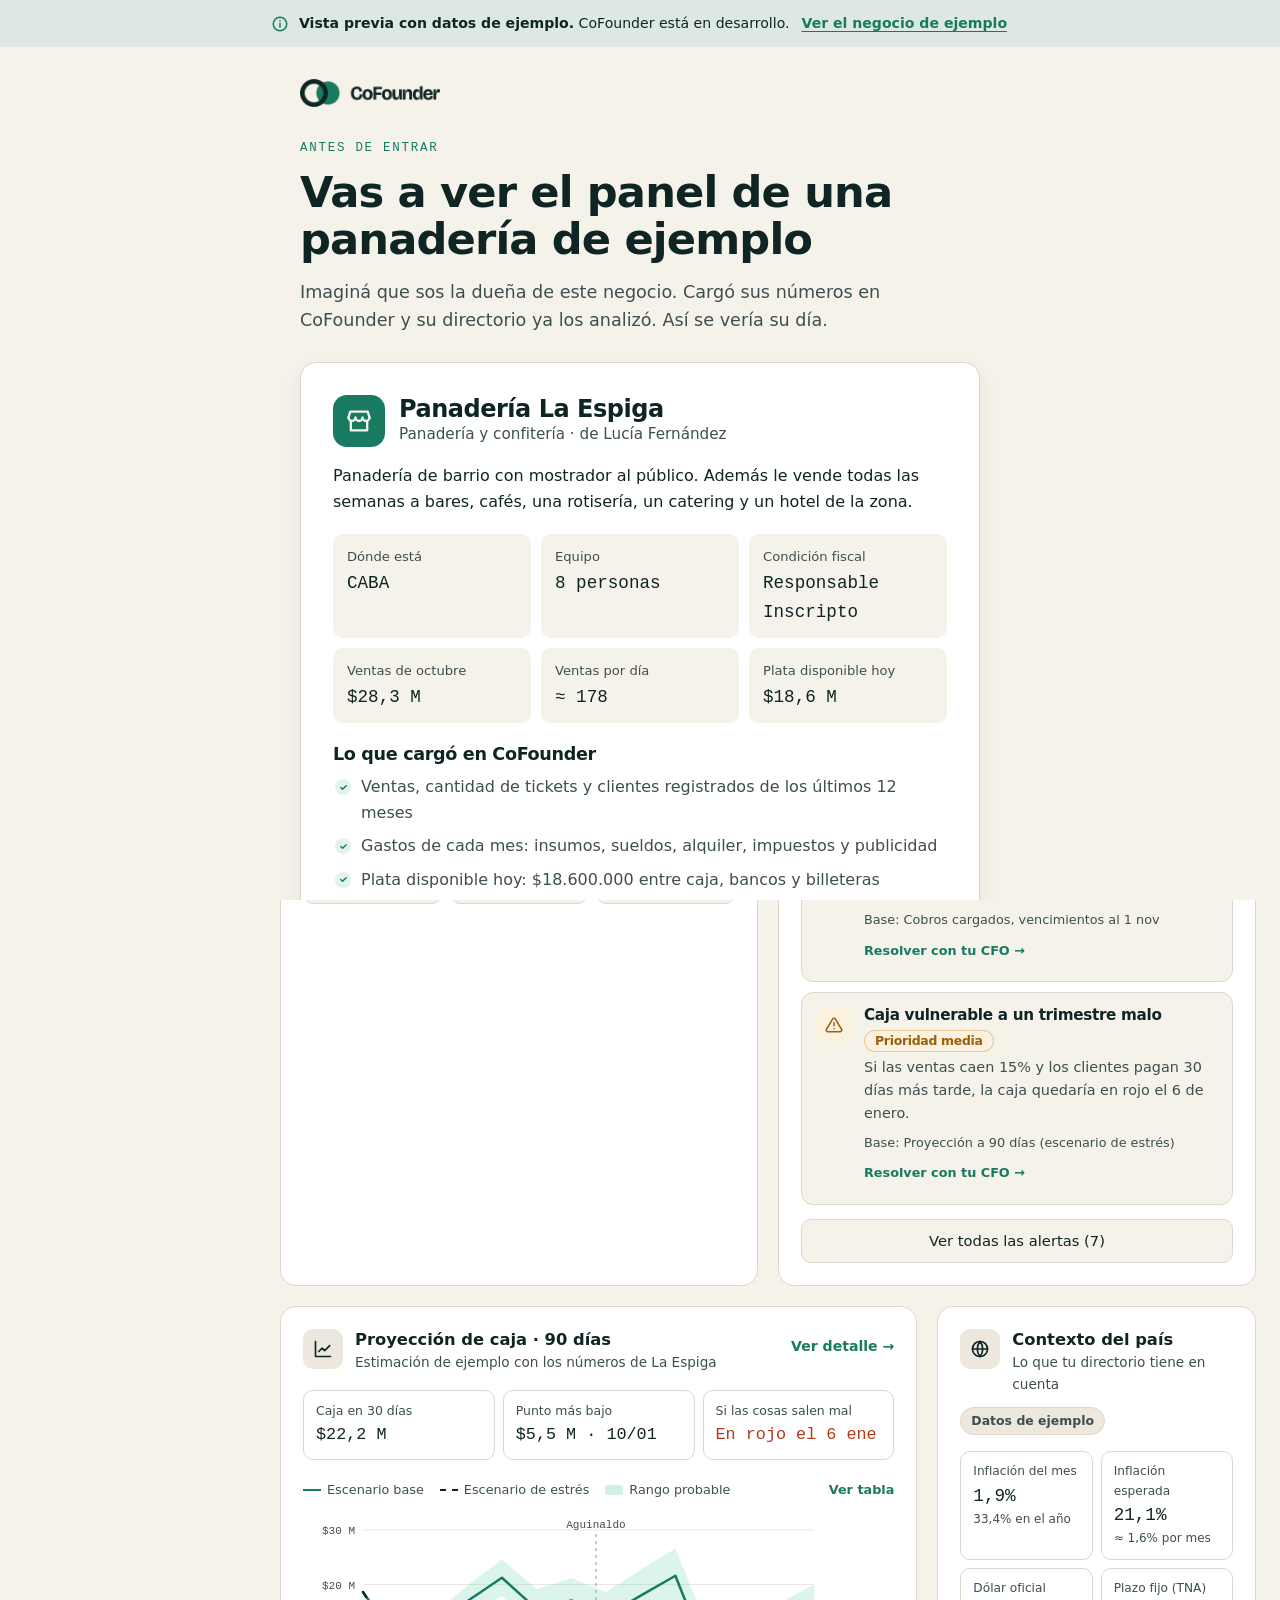
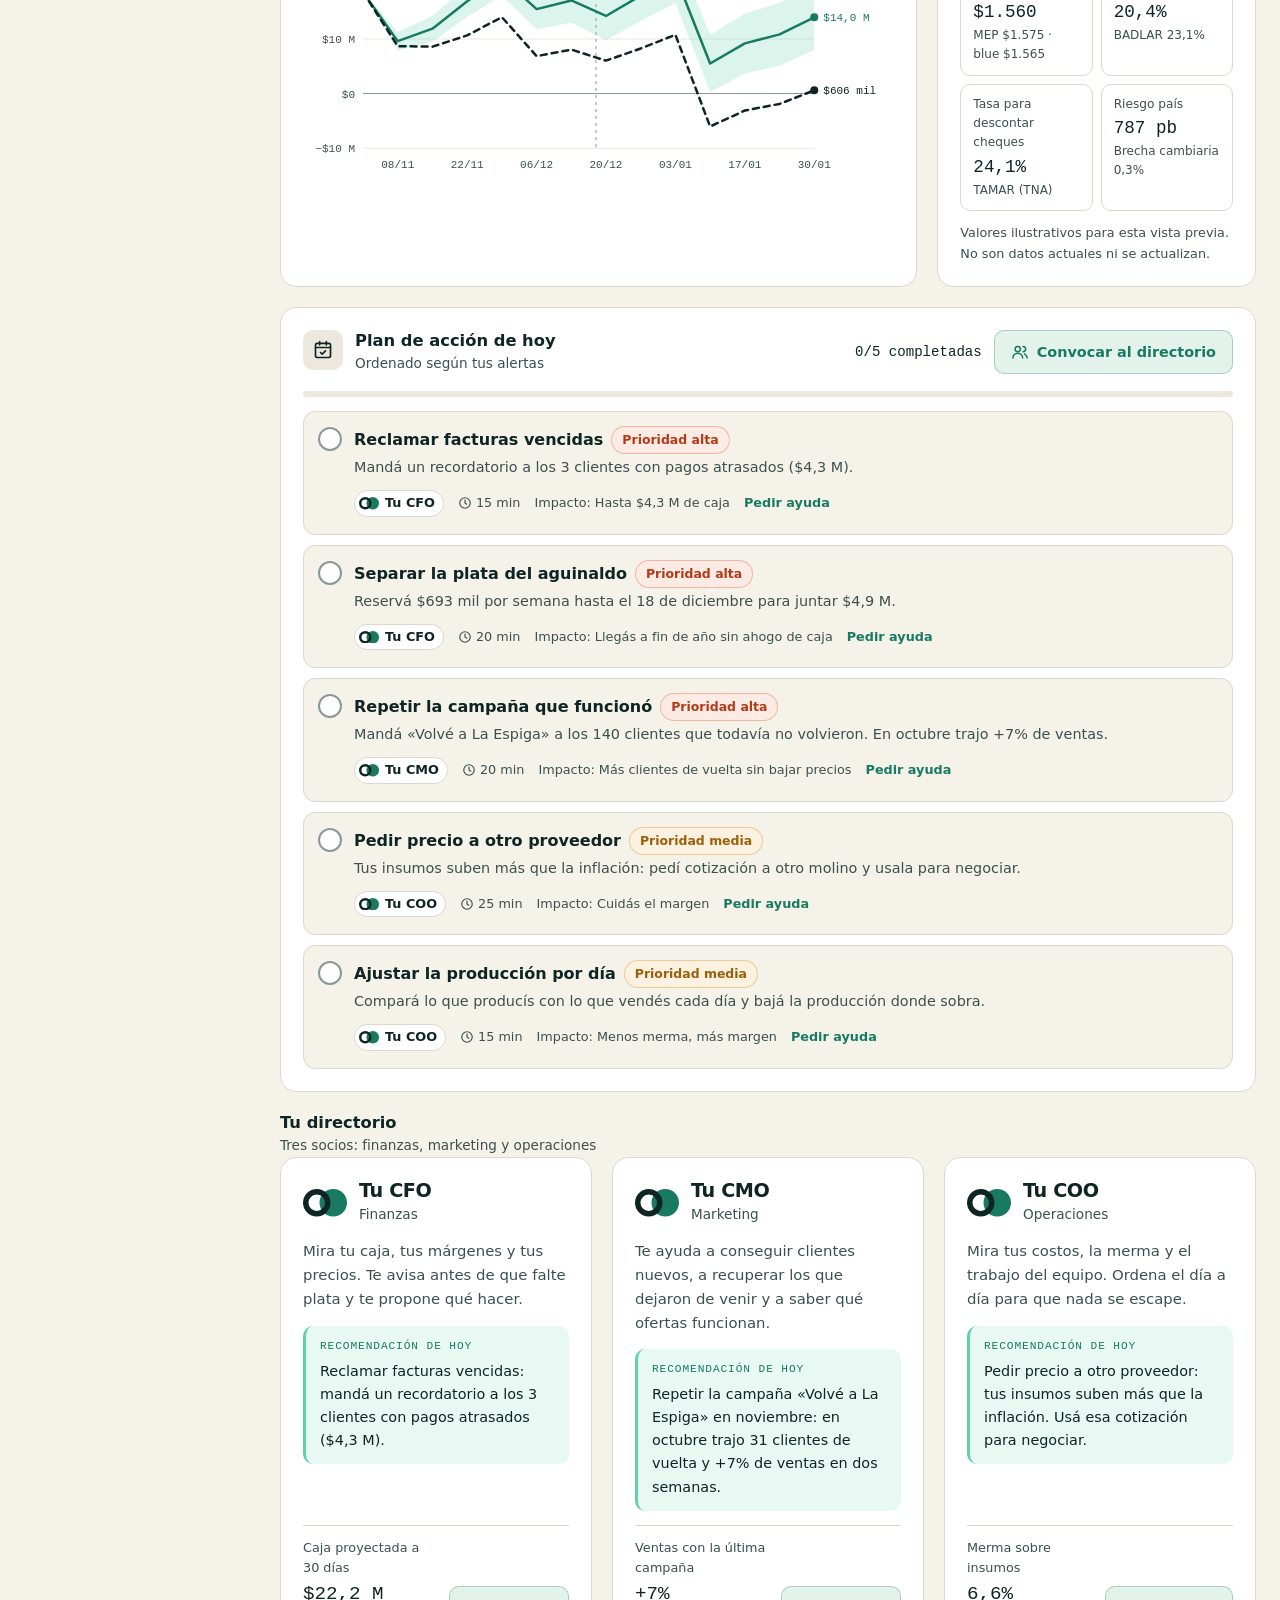
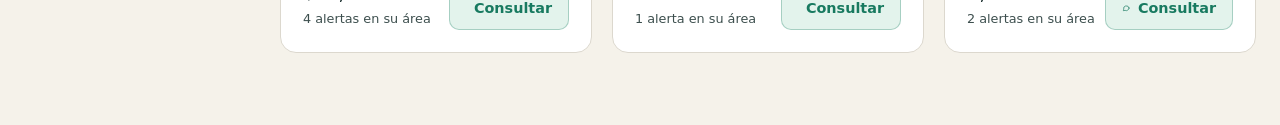
==== commit 804251d5: "Ajusta los números de la panadería y completa Finanzas - Tickets realistas: unas 178 ventas por día " ====
--- a/demo.html
+++ b/demo.html
@@ -22,8 +22,8 @@
   <link rel="preconnect" href="https://fonts.gstatic.com" crossorigin>
   <link href="https://fonts.googleapis.com/css2?family=Bricolage+Grotesque:opsz,wght@12..96,600;12..96,700&family=IBM+Plex+Mono:wght@400;500&family=Instrument+Sans:wght@400;500;600&display=swap" rel="stylesheet">
 
-  <link rel="stylesheet" href="css/styles.css?v=10">
-  <link rel="stylesheet" href="css/demo.css?v=10">
+  <link rel="stylesheet" href="css/styles.css?v=11">
+  <link rel="stylesheet" href="css/demo.css?v=11">
 </head>
 <body class="demo-app">
   <a class="saltar-al-contenido" href="#contenido">Saltar al contenido</a>
@@ -323,6 +323,60 @@
           </div>
 
           <div class="grilla grilla--2">
+            <section class="caja" aria-labelledby="t-reservas">
+              <div class="caja__cabecera caja__cabecera--envuelve">
+                <div class="caja__con-icono">
+                  <span class="icono-caja icono-caja--verde" aria-hidden="true"><svg viewBox="0 0 24 24" fill="none" stroke="currentColor" stroke-width="2" stroke-linecap="round" stroke-linejoin="round"><path d="M19 7V5a2 2 0 0 0-2-2H5a2 2 0 0 0-2 2v14a2 2 0 0 0 2 2h12a2 2 0 0 0 2-2v-2"/><path d="M21 7h-6a3 3 0 0 0 0 6h6z"/><path d="M15 10h.01"/></svg></span>
+                  <div>
+                    <h2 class="caja__titulo" id="t-reservas">Plata para separar</h2>
+                    <p class="caja__sub">Aguinaldo, compras de temporada e imprevistos</p>
+                  </div>
+                </div>
+                <button class="boton-chico" type="button" data-consulta="cfo-separar">Preguntarle a tu CFO</button>
+              </div>
+              <div class="reservas__total" id="reservas-total"></div>
+              <ul class="reservas" id="reservas"></ul>
+              <p class="nota" id="reserva-normal"></p>
+            </section>
+
+            <section class="caja" aria-labelledby="t-proveedores">
+              <div class="caja__cabecera">
+                <div class="caja__con-icono">
+                  <span class="icono-caja" aria-hidden="true"><svg viewBox="0 0 24 24" fill="none" stroke="currentColor" stroke-width="2" stroke-linecap="round" stroke-linejoin="round"><path d="M1 3h15v13H1z"/><path d="M16 8h4l3 3v5h-7z"/><circle cx="5.5" cy="18.5" r="2.5"/><circle cx="18.5" cy="18.5" r="2.5"/></svg></span>
+                  <div>
+                    <h2 class="caja__titulo" id="t-proveedores">Proveedores y distribuidores</h2>
+                    <p class="caja__sub" id="proveedores-sub"></p>
+                  </div>
+                </div>
+              </div>
+              <ul class="proveedores" id="proveedores"></ul>
+              <p class="nota">Las subas son desde julio. La inflación en ese período fue 5,6%.</p>
+            </section>
+          </div>
+
+          <div class="grilla grilla--2">
+            <section class="caja" aria-labelledby="t-cada100">
+              <div class="caja__cabecera">
+                <div>
+                  <h2 class="caja__titulo" id="t-cada100">De cada $100 que vendés</h2>
+                  <p class="caja__sub">Así se repartió lo que vendió La Espiga en octubre</p>
+                </div>
+              </div>
+              <div class="cada100" id="cada100"></div>
+            </section>
+
+            <section class="caja" aria-labelledby="t-fijos">
+              <div class="caja__cabecera">
+                <div>
+                  <h2 class="caja__titulo" id="t-fijos">Gastos fijos del mes</h2>
+                  <p class="caja__sub">Lo que se paga todos los meses, se venda lo que se venda</p>
+                </div>
+              </div>
+              <ul class="fijos" id="fijos"></ul>
+            </section>
+          </div>
+
+          <div class="grilla grilla--2">
             <section class="caja" aria-labelledby="t-cobros">
               <h2 class="caja__titulo" id="t-cobros">Lo que te deben</h2>
               <p class="caja__sub">Cuentas por cobrar a clientes</p>
@@ -383,8 +437,8 @@
             <section class="caja" aria-labelledby="t-clientes">
               <div class="caja__cabecera">
                 <div>
-                  <h2 class="caja__titulo" id="t-clientes">Clientes activos por mes</h2>
-                  <p class="caja__sub">Clientes distintos que compraron cada mes</p>
+                  <h2 class="caja__titulo" id="t-clientes">Clientes registrados por mes</h2>
+                  <p class="caja__sub">Los que conocés por WhatsApp o cuenta corriente y compraron en el mes</p>
                 </div>
               </div>
               <div id="grafico-clientes"></div>
@@ -486,7 +540,7 @@
   </aside>
 
   <script src="js/config.js"></script>
-  <script src="js/demo-datos.js?v=10"></script>
-  <script src="js/demo.js?v=10"></script>
+  <script src="js/demo-datos.js?v=11"></script>
+  <script src="js/demo.js?v=11"></script>
 </body>
 </html>
--- a/css/demo.css
+++ b/css/demo.css
@@ -2175,3 +2175,165 @@
     display: block;
   }
 }
+
+/* ---------- Finanzas: plata para separar ---------- */
+.reservas__total {
+  margin-bottom: 14px;
+  padding: 14px 16px;
+  border-radius: 12px;
+  background: var(--tinta);
+  color: var(--hueso);
+}
+.reservas__total span {
+  display: block;
+  font-size: 0.82rem;
+  color: rgba(245, 242, 234, 0.8);
+}
+.reservas__total strong {
+  display: block;
+  font-family: var(--fuente-datos);
+  font-weight: 500;
+  font-size: 1.7rem;
+  color: var(--verde-brote);
+}
+.reservas__total small {
+  font-size: 0.78rem;
+  color: rgba(245, 242, 234, 0.8);
+}
+.reservas,
+.proveedores,
+.fijos,
+.cada100__lista {
+  list-style: none;
+  margin: 0;
+  padding: 0;
+}
+.reservas {
+  display: grid;
+  gap: 14px;
+}
+.reservas__fila,
+.proveedores__fila {
+  display: flex;
+  justify-content: space-between;
+  align-items: flex-start;
+  gap: 10px;
+  font-size: 0.92rem;
+}
+.reservas__fila strong,
+.proveedores__fila strong {
+  font-family: var(--fuente-datos);
+  font-weight: 500;
+  white-space: nowrap;
+}
+.reservas__nombre small,
+.proveedores__nombre small {
+  display: block;
+  font-size: 0.78rem;
+  color: var(--grafito);
+}
+.reservas__detalle {
+  margin-top: 4px;
+  font-size: 0.8rem;
+  color: var(--grafito);
+}
+
+/* ---------- Finanzas: proveedores ---------- */
+.proveedores {
+  display: grid;
+  gap: 8px;
+}
+.proveedores li {
+  padding: 12px 14px;
+  border: 1px solid var(--linea);
+  border-radius: 10px;
+  background: var(--hueso);
+}
+.proveedores__nombre {
+  font-weight: 500;
+}
+.proveedores__pie {
+  margin-top: 6px;
+  display: flex;
+  flex-wrap: wrap;
+  align-items: center;
+  gap: 4px 12px;
+  font-size: 0.78rem;
+  color: var(--grafito);
+}
+
+/* ---------- Finanzas: de cada $100 ---------- */
+.cada100__barra {
+  display: flex;
+  height: 22px;
+  border-radius: 8px;
+  overflow: hidden;
+  margin-bottom: 14px;
+}
+.cada100__barra span {
+  display: block;
+  height: 100%;
+}
+.cada100__barra span + span {
+  border-left: 2px solid var(--blanco);
+}
+.cada100__lista {
+  display: grid;
+  gap: 2px;
+}
+.cada100__lista li {
+  display: grid;
+  grid-template-columns: 12px 1fr auto auto;
+  align-items: center;
+  gap: 10px;
+  padding: 7px 6px;
+  border-bottom: 1px solid var(--linea);
+  font-size: 0.9rem;
+}
+.cada100__lista i {
+  width: 12px;
+  height: 12px;
+  border-radius: 3px;
+}
+.cada100__lista strong {
+  font-family: var(--fuente-datos);
+  font-weight: 500;
+}
+.cada100__lista small {
+  min-width: 64px;
+  text-align: right;
+  font-size: 0.78rem;
+  color: var(--grafito);
+}
+.cada100__lista li.cada100__ganancia {
+  font-weight: 600;
+  background: var(--bien-fondo);
+  border-radius: 8px;
+  border-bottom: 0;
+}
+
+/* ---------- Finanzas: gastos fijos ---------- */
+.fijos li {
+  display: flex;
+  justify-content: space-between;
+  gap: 10px;
+  padding: 8px 4px;
+  border-bottom: 1px solid var(--linea);
+  font-size: 0.9rem;
+}
+.fijos strong {
+  font-family: var(--fuente-datos);
+  font-weight: 500;
+  white-space: nowrap;
+}
+.fijos li.fijos__total {
+  border-bottom: 0;
+  font-weight: 600;
+}
+.fijos li.fijos__nota {
+  display: block;
+  border: 0;
+  padding-top: 4px;
+  font-size: 0.8rem;
+  color: var(--grafito);
+}
